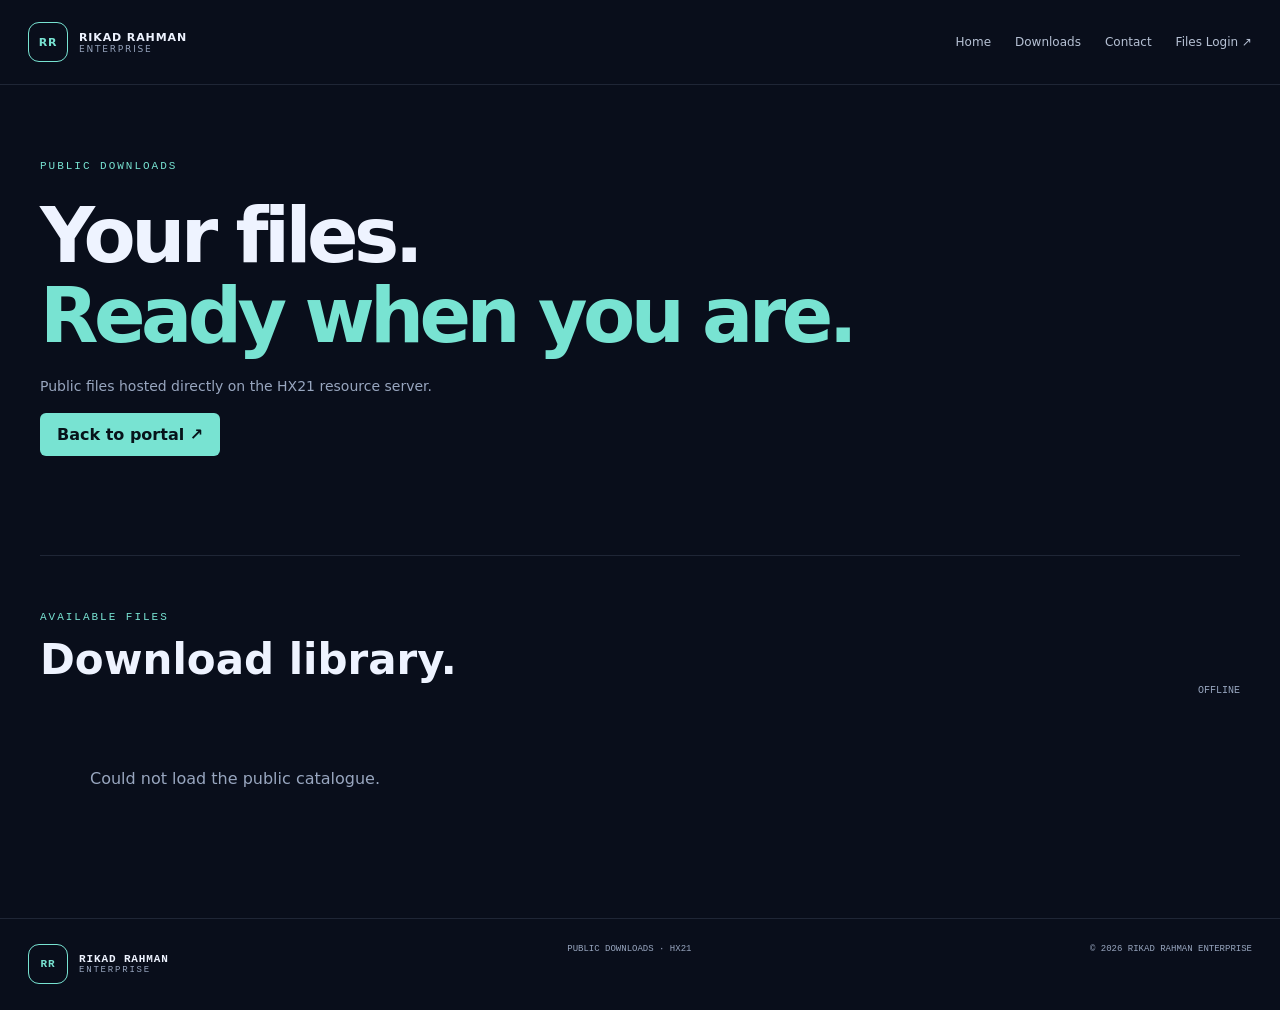
==== downloads/index.html @ cc5e2b1c "Add files via upload" ====
<!doctype html>
<html lang="en">
<head>
<meta charset="utf-8">
<meta name="viewport" content="width=device-width, initial-scale=1">
<meta name="theme-color" content="#0b1020">
<title>Downloads — RIKAD RAHMAN ENTERPRISE</title>
<link rel="stylesheet" href="/portal/style.css">
<style>
/* Critical fallback: keep the page readable if the external stylesheet fails to load. */
html{background:#090e1b;color-scheme:dark}
body{margin:0;background:#090e1b;color:#eef3ff;font-family:Manrope,system-ui,sans-serif}
a{color:inherit;text-decoration:none}
.topbar{min-height:84px;padding:0 28px;display:flex;align-items:center;justify-content:space-between;gap:20px;border-bottom:1px solid rgba(180,198,230,.13)}
.brand{display:flex;align-items:center;gap:11px;color:#eef3ff;font-size:11px;letter-spacing:.08em}
.brand-mark{width:38px;height:38px;border:1px solid #78e3d2;border-radius:11px;display:grid;place-items:center;color:#78e3d2;font-weight:800}
.brand b,.brand small{display:block}.brand small{font-size:9px;letter-spacing:.2em;color:#98a6bf}
nav{display:flex;gap:24px;color:#b6c1d4;font-size:12px}
main{max-width:1200px;margin:auto;padding:0 28px}
.hero{min-height:340px;padding:75px 0 55px}
.eyebrow{font:11px monospace;letter-spacing:.18em;color:#78e3d2}
h1{font-size:clamp(42px,7vw,76px);line-height:1.05;letter-spacing:-.06em;margin:24px 0 18px}
h1 em{font-style:normal;color:#78e3d2}
.hero-copy{max-width:480px;color:#98a6bf;line-height:1.8;font-size:14px}
.primary-btn,.download{display:inline-block;background:#78e3d2;color:#07131a;font-weight:800;padding:12px 17px;border-radius:6px}
.catalog-section{padding:55px 0 85px;border-top:1px solid rgba(180,198,230,.13)}
.section-heading{display:flex;justify-content:space-between;align-items:end;gap:20px}
h2{font-size:clamp(28px,4vw,42px);margin:12px 0}
.count,.meta,.path-note{font:10px monospace;color:#98a6bf}
.grid{display:grid;grid-template-columns:repeat(3,minmax(0,1fr));gap:15px;margin-top:28px}
.item{background:#111a2b;border:1px solid rgba(180,198,230,.13);border-radius:10px;padding:21px;min-height:220px;display:flex;flex-direction:column}
.item h3{margin:18px 0 8px}.item p{color:#98a6bf;line-height:1.7;font-size:12px}
.item-top,.item-bottom,.meta{display:flex;justify-content:space-between;gap:12px;flex-wrap:wrap}
.item-bottom{margin-top:auto;padding-top:22px;align-items:center}
.tag{font:9px monospace;color:#78e3d2}.loading,.empty{text-align:center;padding:45px;color:#98a6bf}
.hidden{display:none!important}
footer{border-top:1px solid rgba(180,198,230,.13);padding:25px 28px;display:flex;justify-content:space-between;gap:15px;flex-wrap:wrap;color:#98a6bf;font:9px monospace}
@media(max-width:650px){.topbar{padding:15px 18px;align-items:flex-start;flex-direction:column}.topbar nav{gap:13px;flex-wrap:wrap}main{padding:0 18px}.grid{grid-template-columns:1fr}.section-heading{align-items:flex-start;flex-direction:column}footer{padding:22px 18px}}
</style>
</head>
<body>
<header class="topbar">
<a class="brand" href="/"><span class="brand-mark">RR</span><span><b>RIKAD RAHMAN</b><small>ENTERPRISE</small></span></a>
<nav><a href="/">Home</a><a href="/downloads/">Downloads</a><a href="/contact.html">Contact</a><a href="https://nas.rikadrahman.dpdns.org/files" target="_blank" rel="noopener">Files Login ↗</a></nav>
</header>
<main>
<section class="hero download-hero">
<div class="eyebrow"><span class="pulse"></span> PUBLIC DOWNLOADS</div>
<h1>Your files.<br><em>Ready when you are.</em></h1>
<p class="hero-copy">Public files hosted directly on the HX21 resource server.</p>
<a class="primary-btn" href="/">Back to portal <span>↗</span></a>
</section>
<section class="catalog-section">
<div class="section-heading"><div><div class="eyebrow muted">AVAILABLE FILES</div><h2>Download library<span>.</span></h2></div><div class="count" id="count">Checking files…</div></div>
<div class="grid" id="files"><div class="loading">Checking the public catalogue…</div></div>
<p class="empty hidden" id="empty">No public files are available yet.</p>
</section>
</main>
<footer><a class="brand footer-brand" href="/"><span class="brand-mark">RR</span><span><b>RIKAD RAHMAN</b><small>ENTERPRISE</small></span></a><span>PUBLIC DOWNLOADS · HX21</span><span>© <span id="year"></span> RIKAD RAHMAN ENTERPRISE</span></footer>
<script src="/portal/config.js"></script>
<script>
const esc=s=>String(s||"").replace(/[&<>"']/g,c=>({"&":"&amp;","<":"&lt;",">":"&gt;",'"':"&quot;","'":"&#39;"}[c]));
function urlFor(path){
 const parts=String(path||"").split("/");
 if(!path||parts.some(p=>!p||p==="."||p===".."))return "";
 return "/downloads/"+parts.map(encodeURIComponent).join("/");
}
async function init(){
 document.getElementById("year").textContent=new Date().getFullYear();
 try{
  const r=await fetch("/portal/catalog.json",{cache:"no-store"});
  if(!r.ok)throw Error();
  const data=await r.json();
  const entries=Array.isArray(data.items)?data.items:[];
  const ready=(await Promise.all(entries.map(async item=>{
   if(item.access!=="public")return null;
   const url=urlFor(item.path);if(!url)return null;
   try{const h=await fetch(url,{method:"HEAD",cache:"no-store"});return h.ok?{...item,url}:null}catch(_){return null}
  }))).filter(Boolean);
  document.getElementById("count").textContent=ready.length+" FILES";
  document.getElementById("files").innerHTML=ready.map(item=>`
   <article class="item"><div class="item-top"><div class="item-icon">↓</div><span class="tag">${esc(item.category)}</span></div>
   <h3>${esc(item.title)}</h3><p>${esc(item.description)}</p>
   <div class="meta"><span>${esc(item.platform)}</span><span>${esc(item.version)}</span><span>${esc(item.size)}</span></div>
   <div class="item-bottom"><span class="path-note">PUBLIC FILE</span><a class="download" href="${item.url}">Download ↗</a></div></article>`).join("");
  document.getElementById("empty").classList.toggle("hidden",ready.length!==0);
 }catch(_){
  document.getElementById("count").textContent="OFFLINE";
  document.getElementById("files").innerHTML='<div class="loading">Could not load the public catalogue.</div>';
 }
}
init();
</script>
</body>
</html>
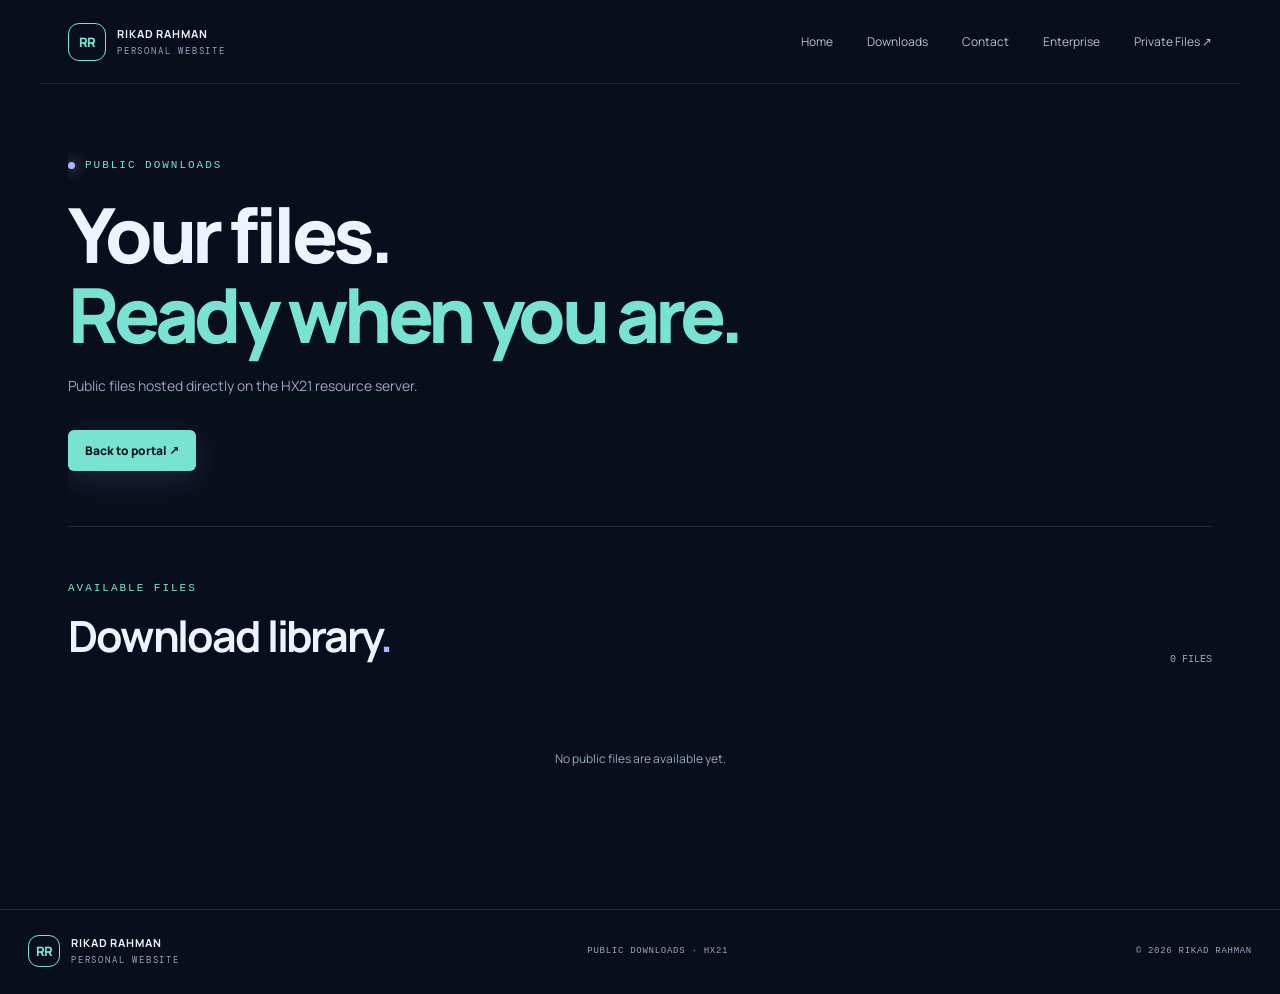
==== commit b92c4924: "Add files via upload" ====
--- a/downloads/index.html
+++ b/downloads/index.html
@@ -4,7 +4,7 @@
 <meta charset="utf-8">
 <meta name="viewport" content="width=device-width, initial-scale=1">
 <meta name="theme-color" content="#0b1020">
-<title>Downloads — RIKAD RAHMAN ENTERPRISE</title>
+<title>Downloads — RIKAD RAHMAN</title>
 <link rel="stylesheet" href="/portal/style.css">
 <style>
 /* Critical fallback: keep the page readable if the external stylesheet fails to load. */
@@ -40,8 +40,8 @@
 </head>
 <body>
 <header class="topbar">
-<a class="brand" href="/"><span class="brand-mark">RR</span><span><b>RIKAD RAHMAN</b><small>ENTERPRISE</small></span></a>
-<nav><a href="/">Home</a><a href="/downloads/">Downloads</a><a href="/contact.html">Contact</a><a href="https://nas.rikadrahman.dpdns.org/files" target="_blank" rel="noopener">Files Login ↗</a></nav>
+<a class="brand" href="/"><span class="brand-mark">RR</span><span><b>RIKAD RAHMAN</b><small>PERSONAL WEBSITE</small></span></a>
+<nav><a href="/">Home</a><a href="/downloads/">Downloads</a><a href="/contact.html">Contact</a><a href="https://rikadrahmanenterprise.eu.org/">Enterprise</a><a href="https://nas.rikadrahman.dpdns.org/files" target="_blank" rel="noopener">Private Files ↗</a></nav>
 </header>
 <main>
 <section class="hero download-hero">
@@ -56,7 +56,7 @@
 <p class="empty hidden" id="empty">No public files are available yet.</p>
 </section>
 </main>
-<footer><a class="brand footer-brand" href="/"><span class="brand-mark">RR</span><span><b>RIKAD RAHMAN</b><small>ENTERPRISE</small></span></a><span>PUBLIC DOWNLOADS · HX21</span><span>© <span id="year"></span> RIKAD RAHMAN ENTERPRISE</span></footer>
+<footer><a class="brand footer-brand" href="/"><span class="brand-mark">RR</span><span><b>RIKAD RAHMAN</b><small>PERSONAL WEBSITE</small></span></a><span>PUBLIC DOWNLOADS · HX21</span><span>© <span id="year"></span> RIKAD RAHMAN</span></footer>
 <script src="/portal/config.js"></script>
 <script>
 const esc=s=>String(s||"").replace(/[&<>"']/g,c=>({"&":"&amp;","<":"&lt;",">":"&gt;",'"':"&quot;","'":"&#39;"}[c]));
--- a/portal/style.css
+++ b/portal/style.css
@@ -0,0 +1,20 @@
+@import url('https://fonts.googleapis.com/css2?family=DM+Mono:wght@400;500&family=Manrope:wght@400;500;600;700;800&display=swap');
+:root{--bg:#090e1b;--panel:#111a2b;--panel2:#151f33;--line:rgba(180,198,230,.13);--text:#eef3ff;--muted:#98a6bf;--cyan:#a9b8ff;--violet:#c4a7f5}
+*{box-sizing:border-box}html{scroll-behavior:smooth}body{margin:0;background:var(--bg);color:var(--text);font-family:Manrope,system-ui,sans-serif;overflow-x:hidden}a{color:inherit;text-decoration:none}.ambient{position:absolute;filter:blur(100px);opacity:.17;pointer-events:none;border-radius:50%}.ambient-a{width:360px;height:360px;background:#6556e8;top:70px;right:8%}.ambient-b{width:280px;height:280px;background:#8c79c8;top:570px;left:-150px}
+.topbar{height:84px;max-width:1200px;margin:auto;padding:0 28px;display:flex;align-items:center;justify-content:space-between;border-bottom:1px solid var(--line);position:relative;z-index:2}.brand{display:flex;align-items:center;gap:11px;letter-spacing:.08em;font-size:11px}.brand-mark{width:38px;height:38px;border:1px solid rgba(120,227,210,.6);border-radius:11px;display:grid;place-items:center;color:var(--cyan);font-weight:800;font-size:13px;letter-spacing:-.05em}.brand b,.brand small{display:block}.brand small{font-family:"DM Mono",monospace;color:var(--muted);font-size:9px;letter-spacing:.25em;margin-top:4px}.topbar nav{display:flex;gap:34px;color:#b6c1d4;font-size:12px}.topbar nav a:hover,.admin-link:hover{color:var(--cyan)}.admin-link{font-size:11px;color:var(--muted);border:1px solid var(--line);border-radius:30px;padding:10px 15px}.admin-link span{color:var(--cyan);margin-left:8px}
+main{max-width:1200px;margin:auto;padding:0 28px}.hero{min-height:550px;padding:88px 0 60px;position:relative;overflow:hidden}.eyebrow{font:11px "DM Mono",monospace;letter-spacing:.18em;color:var(--cyan);display:flex;align-items:center;gap:10px}.pulse{width:7px;height:7px;border-radius:50%;background:var(--cyan);box-shadow:0 0 14px var(--cyan)}h1{font-size:clamp(48px,7vw,82px);line-height:1.04;letter-spacing:-.065em;margin:25px 0 20px;font-weight:800;position:relative;z-index:1}h1 em,h2 em{font-style:normal;color:var(--cyan)}.hero-copy{max-width:480px;color:var(--muted);line-height:1.8;font-size:14px}.primary-btn{display:inline-flex;gap:35px;align-items:center;background:var(--cyan);color:#07131a;font-weight:800;font-size:12px;padding:15px 20px;border-radius:7px;margin-top:18px;box-shadow:0 8px 35px #a9b8ff26}.primary-btn:hover{transform:translateY(-2px)}.hero-stats{display:flex;gap:45px;margin-top:58px}.hero-stats div{display:grid;gap:5px}.hero-stats strong{font-size:19px}.hero-stats span{font:10px "DM Mono",monospace;color:var(--muted);letter-spacing:.05em}.hero-art{position:absolute;width:390px;height:390px;right:5%;top:82px;display:grid;place-items:center}.art-ring{position:absolute;width:300px;height:300px;border:1px solid #a9b8ff33;border-radius:50%;box-shadow:0 0 70px #625be31c,inset 0 0 60px #625be31a}.ring-two{width:220px;height:220px;border-color:#9c91ff55;border-style:dashed;animation:spin 50s linear infinite}.art-core{width:130px;height:130px;border-radius:35px;display:grid;place-items:center;background:linear-gradient(145deg,#1c3450,#14192e);border:1px solid #a9b8ff77;font-size:42px;font-weight:800;letter-spacing:-.1em;box-shadow:0 0 80px #5f9eab33;z-index:1}.art-core span{color:var(--cyan)}.art-label{position:absolute;right:0;bottom:42px;font:10px/1.8 "DM Mono",monospace;color:#7385a5;letter-spacing:.15em}.hero-orbit{position:absolute;border:1px solid #9c91ff33;border-radius:50%;width:7px;height:7px;right:17%;top:90px;box-shadow:0 0 20px var(--violet)}.orbit-two{right:34%;top:390px;background:var(--cyan);border:0}@keyframes spin{to{transform:rotate(360deg)}}
+.catalog-section{padding:70px 0 100px;border-top:1px solid var(--line)}.section-heading{display:flex;justify-content:space-between;align-items:end}.muted{color:#7d8ba6}.section-heading h2,.banner h2{font-size:clamp(30px,4vw,43px);letter-spacing:-.05em;margin:12px 0 0}.section-heading h2 span{color:var(--cyan)}.count{font:10px "DM Mono",monospace;color:var(--muted)}.toolbar{display:flex;justify-content:space-between;gap:20px;margin:34px 0 25px;flex-wrap:wrap}.search{height:46px;max-width:390px;min-width:240px;flex:1;display:flex;align-items:center;gap:12px;background:var(--panel);border:1px solid var(--line);border-radius:7px;padding:0 14px;color:var(--cyan)}.search span{font-size:23px}.search input{background:none;border:0;outline:0;color:var(--text);width:100%;font:12px Manrope}.search input::placeholder{color:#687892}.filters{display:flex;gap:7px;flex-wrap:wrap}.filter{background:transparent;border:1px solid var(--line);color:var(--muted);padding:0 15px;border-radius:6px;font:11px Manrope;cursor:pointer}.filter:hover,.filter.active{background:#172b37;border-color:#a9b8ff66;color:var(--cyan)}.grid{display:grid;grid-template-columns:repeat(3,1fr);gap:15px}.item{background:linear-gradient(145deg,#121d30,#0e1727);border:1px solid var(--line);border-radius:10px;padding:21px;min-height:245px;display:flex;flex-direction:column;transition:.2s}.item:hover{transform:translateY(-4px);border-color:#a9b8ff55}.item-top{display:flex;justify-content:space-between;align-items:center}.item-icon{width:40px;height:40px;border-radius:10px;background:#1b2c3c;display:grid;place-items:center;color:var(--cyan);font-size:18px}.tag{font:9px "DM Mono",monospace;color:var(--cyan);background:#a9b8ff12;border:1px solid #a9b8ff26;padding:6px 8px;border-radius:4px}.item h3{font-size:16px;margin:20px 0 8px;letter-spacing:-.03em}.item p{font-size:11px;line-height:1.7;color:var(--muted);margin:0}.meta{display:flex;gap:12px;flex-wrap:wrap;color:#7d8ba6;font:9px "DM Mono",monospace;margin-top:15px}.item-bottom{margin-top:auto;padding-top:20px;display:flex;justify-content:space-between;align-items:center}.download{font:11px Manrope;font-weight:800;color:#07131a;background:var(--cyan);border:0;border-radius:5px;padding:10px 13px;cursor:pointer}.download:disabled{opacity:.35;cursor:not-allowed}.path-note{font:9px "DM Mono",monospace;color:#7889a5}.loading,.empty{grid-column:1/-1;text-align:center;padding:55px;color:var(--muted);font-size:12px}.hidden{display:none!important}
+.banner{border:1px solid var(--line);border-radius:12px;padding:42px;display:grid;grid-template-columns:1fr 1fr;gap:35px;background:radial-gradient(ellipse at 10% 0%,#1c3b443b,transparent 60%),#101a2b;margin-bottom:25px}.banner p{align-self:center;color:var(--muted);font-size:12px;line-height:2;max-width:440px}.admin-note{display:flex;gap:15px;align-items:flex-start;padding:25px 0 65px;color:var(--muted)}.note-icon{color:var(--cyan);font-size:20px}.admin-note b{font-size:11px;color:#dce6f6}.admin-note p{font-size:10px;line-height:1.7;margin:7px 0 0}footer{border-top:1px solid var(--line);padding:25px max(28px,calc((100vw - 1144px)/2));display:flex;align-items:center;justify-content:space-between;gap:18px;color:#74829b;font:9px "DM Mono",monospace;letter-spacing:.08em}.footer-brand{color:var(--text);font-family:Manrope}.footer-brand .brand-mark{width:32px;height:32px}
+@media(max-width:800px){.hero-art{right:-130px;opacity:.45}.hero{min-height:560px}.grid{grid-template-columns:repeat(2,1fr)}.banner{grid-template-columns:1fr;gap:12px}.banner p{margin:0}}@media(max-width:560px){.topbar{height:70px;padding:0 18px}.topbar nav{gap:15px}.admin-link{display:none}main{padding:0 18px}.hero{padding-top:75px;min-height:550px}.hero-art{right:-210px;top:130px;transform:scale(.8)}.hero-copy{max-width:330px}.hero-stats{gap:22px;margin-top:48px}.hero-stats strong{font-size:16px}.hero-stats span{font-size:8px}.catalog-section{padding:55px 0 70px}.section-heading{align-items:start;gap:15px;flex-direction:column}.toolbar{margin-top:25px}.search{max-width:none}.filters{width:100%}.filter{height:35px;flex:1;padding:0 8px}.grid{grid-template-columns:1fr}.item{min-height:225px}.banner{padding:25px}.admin-note{padding-bottom:45px}footer{padding:22px 18px;flex-wrap:wrap}footer>span:nth-child(2){display:none}}
+
+.quick-links{display:grid;grid-template-columns:repeat(3,1fr);gap:15px;margin:0 0 35px}
+.quick-links a{display:grid;grid-template-columns:42px 1fr;column-gap:13px;align-items:center;padding:20px;background:#121d30;border:1px solid var(--line);border-radius:9px}
+.quick-links a>span{grid-row:span 2;width:40px;height:40px;display:grid;place-items:center;background:#1b2c3c;color:var(--cyan);border-radius:9px;font-size:20px}
+.quick-links b{font-size:12px;color:var(--text)}
+.quick-links small{font-size:10px;color:var(--muted);margin-top:4px}
+.quick-links a:hover{border-color:#a9b8ff66;transform:translateY(-2px)}
+.download-hero{min-height:360px}
+@media(max-width:560px){
+ .quick-links{grid-template-columns:1fr}
+ .topbar nav{gap:10px;font-size:10px}
+}
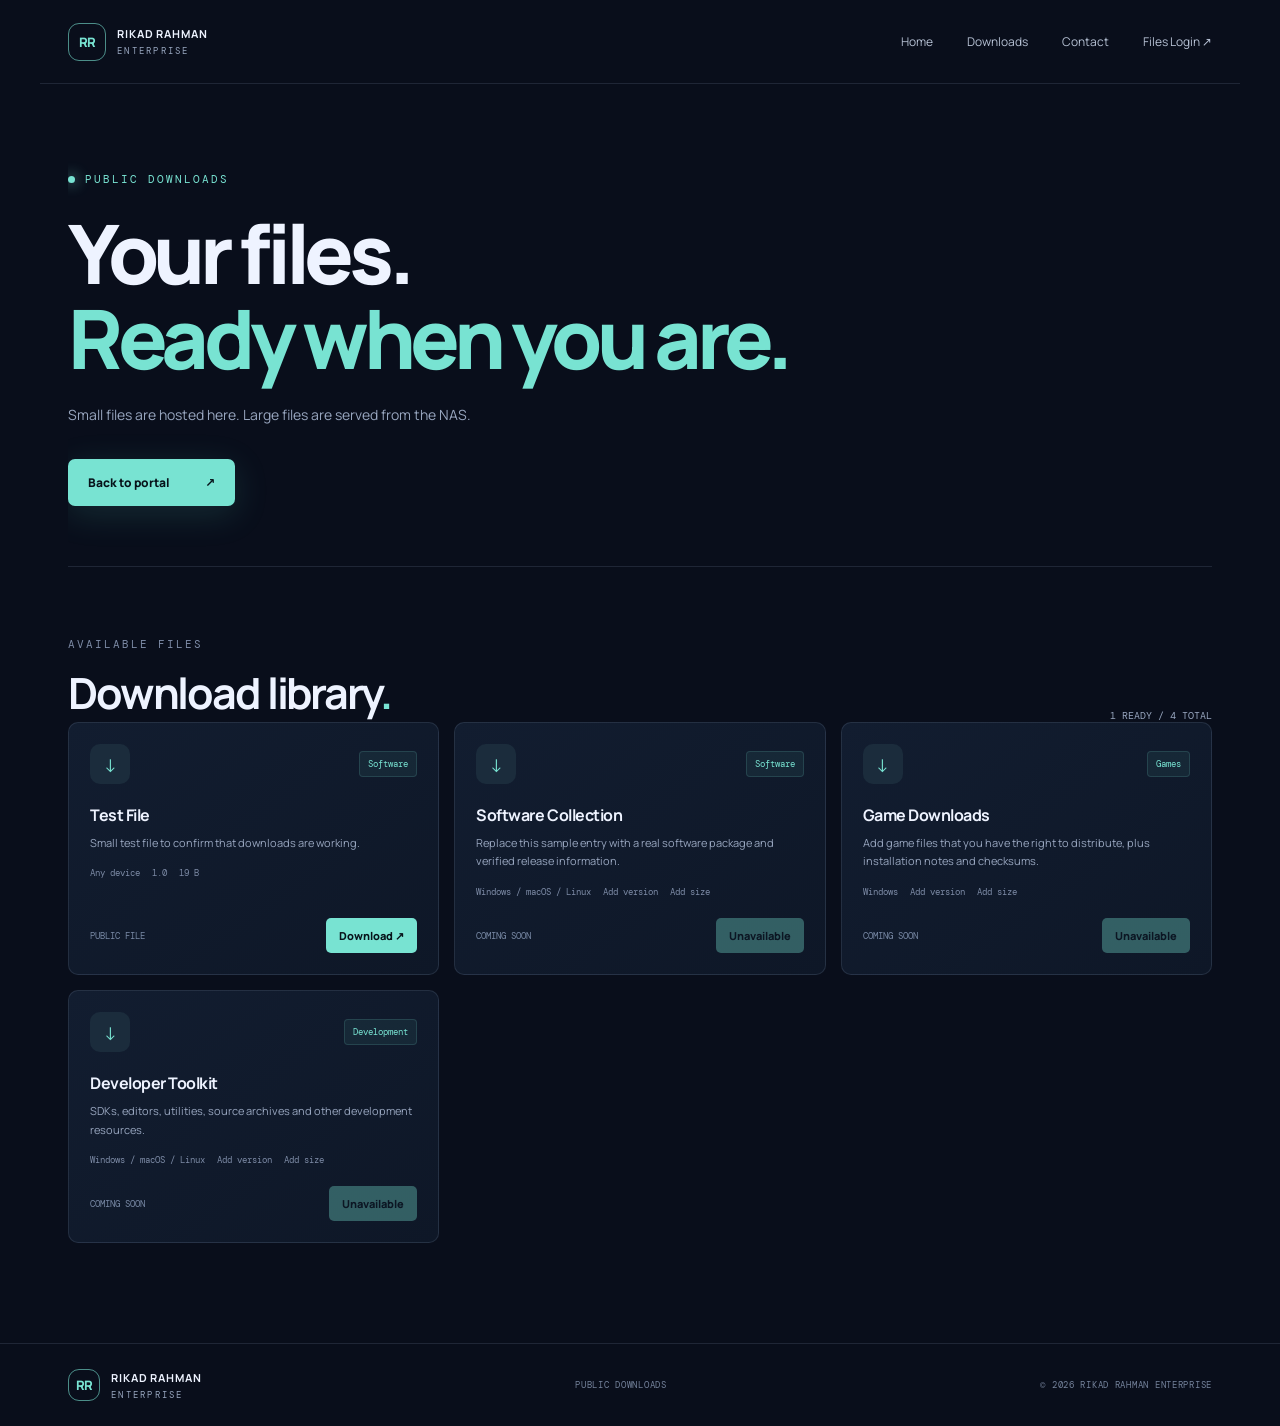
==== commit 47ea94a2: "Add files via upload" ====
--- a/downloads/index.html
+++ b/downloads/index.html
@@ -4,50 +4,19 @@
 <meta charset="utf-8">
 <meta name="viewport" content="width=device-width, initial-scale=1">
 <meta name="theme-color" content="#0b1020">
-<title>Downloads — RIKAD RAHMAN</title>
+<title>Downloads — RIKAD RAHMAN ENTERPRISE</title>
 <link rel="stylesheet" href="/portal/style.css">
-<style>
-/* Critical fallback: keep the page readable if the external stylesheet fails to load. */
-html{background:#090e1b;color-scheme:dark}
-body{margin:0;background:#090e1b;color:#eef3ff;font-family:Manrope,system-ui,sans-serif}
-a{color:inherit;text-decoration:none}
-.topbar{min-height:84px;padding:0 28px;display:flex;align-items:center;justify-content:space-between;gap:20px;border-bottom:1px solid rgba(180,198,230,.13)}
-.brand{display:flex;align-items:center;gap:11px;color:#eef3ff;font-size:11px;letter-spacing:.08em}
-.brand-mark{width:38px;height:38px;border:1px solid #78e3d2;border-radius:11px;display:grid;place-items:center;color:#78e3d2;font-weight:800}
-.brand b,.brand small{display:block}.brand small{font-size:9px;letter-spacing:.2em;color:#98a6bf}
-nav{display:flex;gap:24px;color:#b6c1d4;font-size:12px}
-main{max-width:1200px;margin:auto;padding:0 28px}
-.hero{min-height:340px;padding:75px 0 55px}
-.eyebrow{font:11px monospace;letter-spacing:.18em;color:#78e3d2}
-h1{font-size:clamp(42px,7vw,76px);line-height:1.05;letter-spacing:-.06em;margin:24px 0 18px}
-h1 em{font-style:normal;color:#78e3d2}
-.hero-copy{max-width:480px;color:#98a6bf;line-height:1.8;font-size:14px}
-.primary-btn,.download{display:inline-block;background:#78e3d2;color:#07131a;font-weight:800;padding:12px 17px;border-radius:6px}
-.catalog-section{padding:55px 0 85px;border-top:1px solid rgba(180,198,230,.13)}
-.section-heading{display:flex;justify-content:space-between;align-items:end;gap:20px}
-h2{font-size:clamp(28px,4vw,42px);margin:12px 0}
-.count,.meta,.path-note{font:10px monospace;color:#98a6bf}
-.grid{display:grid;grid-template-columns:repeat(3,minmax(0,1fr));gap:15px;margin-top:28px}
-.item{background:#111a2b;border:1px solid rgba(180,198,230,.13);border-radius:10px;padding:21px;min-height:220px;display:flex;flex-direction:column}
-.item h3{margin:18px 0 8px}.item p{color:#98a6bf;line-height:1.7;font-size:12px}
-.item-top,.item-bottom,.meta{display:flex;justify-content:space-between;gap:12px;flex-wrap:wrap}
-.item-bottom{margin-top:auto;padding-top:22px;align-items:center}
-.tag{font:9px monospace;color:#78e3d2}.loading,.empty{text-align:center;padding:45px;color:#98a6bf}
-.hidden{display:none!important}
-footer{border-top:1px solid rgba(180,198,230,.13);padding:25px 28px;display:flex;justify-content:space-between;gap:15px;flex-wrap:wrap;color:#98a6bf;font:9px monospace}
-@media(max-width:650px){.topbar{padding:15px 18px;align-items:flex-start;flex-direction:column}.topbar nav{gap:13px;flex-wrap:wrap}main{padding:0 18px}.grid{grid-template-columns:1fr}.section-heading{align-items:flex-start;flex-direction:column}footer{padding:22px 18px}}
-</style>
 </head>
 <body>
 <header class="topbar">
-<a class="brand" href="/"><span class="brand-mark">RR</span><span><b>RIKAD RAHMAN</b><small>PERSONAL WEBSITE</small></span></a>
-<nav><a href="/">Home</a><a href="/downloads/">Downloads</a><a href="/contact.html">Contact</a><a href="https://rikadrahmanenterprise.eu.org/">Enterprise</a><a href="https://nas.rikadrahman.dpdns.org/files" target="_blank" rel="noopener">Private Files ↗</a></nav>
+<a class="brand" href="/"><span class="brand-mark">RR</span><span><b>RIKAD RAHMAN</b><small>ENTERPRISE</small></span></a>
+<nav><a href="/">Home</a><a href="/downloads/">Downloads</a><a href="/contact.html">Contact</a><a href="https://nas.rikadrahman.dpdns.org/files" target="_blank" rel="noopener">Files Login ↗</a></nav>
 </header>
 <main>
 <section class="hero download-hero">
 <div class="eyebrow"><span class="pulse"></span> PUBLIC DOWNLOADS</div>
 <h1>Your files.<br><em>Ready when you are.</em></h1>
-<p class="hero-copy">Public files hosted directly on the HX21 resource server.</p>
+<p class="hero-copy">Small files are hosted here. Large files are served from the NAS.</p>
 <a class="primary-btn" href="/">Back to portal <span>↗</span></a>
 </section>
 <section class="catalog-section">
@@ -56,37 +25,45 @@
 <p class="empty hidden" id="empty">No public files are available yet.</p>
 </section>
 </main>
-<footer><a class="brand footer-brand" href="/"><span class="brand-mark">RR</span><span><b>RIKAD RAHMAN</b><small>PERSONAL WEBSITE</small></span></a><span>PUBLIC DOWNLOADS · HX21</span><span>© <span id="year"></span> RIKAD RAHMAN</span></footer>
+<footer><a class="brand footer-brand" href="/"><span class="brand-mark">RR</span><span><b>RIKAD RAHMAN</b><small>ENTERPRISE</small></span></a><span>PUBLIC DOWNLOADS</span><span>© <span id="year"></span> RIKAD RAHMAN ENTERPRISE</span></footer>
 <script src="/portal/config.js"></script>
 <script>
 const esc=s=>String(s||"").replace(/[&<>"']/g,c=>({"&":"&amp;","<":"&lt;",">":"&gt;",'"':"&quot;","'":"&#39;"}[c]));
-function urlFor(path){
- const parts=String(path||"").split("/");
- if(!path||parts.some(p=>!p||p==="."||p===".."))return "";
- return "/downloads/"+parts.map(encodeURIComponent).join("/");
+const isExternal=u=>/^https?:\/\//i.test(u||"");
+function urlFor(item){
+ if(item.url)return item.url;
+ const parts=String(item.path||"").split("/");
+ if(!item.path||parts.some(p=>!p||p==="."||p===".."))return "";
+ const base=(window.PORTAL_CONFIG&&window.PORTAL_CONFIG.downloadBaseUrl||"/downloads").replace(/\/+$/,"");
+ return base+"/"+parts.map(encodeURIComponent).join("/");
+}
+async function isReady(item,url){
+ if(item.access!=="public"||!url)return false;
+ if(isExternal(url))return true;
+ try{const h=await fetch(url,{method:"HEAD",cache:"no-store"});return h.ok}catch(_){return false}
 }
 async function init(){
  document.getElementById("year").textContent=new Date().getFullYear();
+ const box=document.getElementById("files"),count=document.getElementById("count");
  try{
   const r=await fetch("/portal/catalog.json",{cache:"no-store"});
-  if(!r.ok)throw Error();
+  if(!r.ok)throw Error("catalog "+r.status);
   const data=await r.json();
   const entries=Array.isArray(data.items)?data.items:[];
-  const ready=(await Promise.all(entries.map(async item=>{
-   if(item.access!=="public")return null;
-   const url=urlFor(item.path);if(!url)return null;
-   try{const h=await fetch(url,{method:"HEAD",cache:"no-store"});return h.ok?{...item,url}:null}catch(_){return null}
-  }))).filter(Boolean);
-  document.getElementById("count").textContent=ready.length+" FILES";
-  document.getElementById("files").innerHTML=ready.map(item=>`
+  const items=await Promise.all(entries.map(async item=>{const url=urlFor(item);return {...item,url,ready:await isReady(item,url)}}));
+  items.sort((a,b)=>b.ready-a.ready);
+  const n=items.filter(i=>i.ready).length;
+  count.textContent=n+" READY / "+items.length+" TOTAL";
+  box.innerHTML=items.map(item=>`
    <article class="item"><div class="item-top"><div class="item-icon">↓</div><span class="tag">${esc(item.category)}</span></div>
    <h3>${esc(item.title)}</h3><p>${esc(item.description)}</p>
    <div class="meta"><span>${esc(item.platform)}</span><span>${esc(item.version)}</span><span>${esc(item.size)}</span></div>
-   <div class="item-bottom"><span class="path-note">PUBLIC FILE</span><a class="download" href="${item.url}">Download ↗</a></div></article>`).join("");
-  document.getElementById("empty").classList.toggle("hidden",ready.length!==0);
- }catch(_){
-  document.getElementById("count").textContent="OFFLINE";
-  document.getElementById("files").innerHTML='<div class="loading">Could not load the public catalogue.</div>';
+   <div class="item-bottom"><span class="path-note">${item.ready?"PUBLIC FILE":"COMING SOON"}</span>
+   ${item.ready?`<a class="download" href="${esc(item.url)}" download>Download ↗</a>`:`<button class="download" disabled>Unavailable</button>`}</div></article>`).join("");
+  document.getElementById("empty").classList.toggle("hidden",items.length!==0);
+ }catch(e){
+  count.textContent="OFFLINE";
+  box.innerHTML='<div class="loading">Could not load the catalogue ('+esc(e.message)+'). Check /portal/catalog.json.</div>';
  }
 }
 init();
--- a/portal/style.css
+++ b/portal/style.css
@@ -1,9 +1,9 @@
 @import url('https://fonts.googleapis.com/css2?family=DM+Mono:wght@400;500&family=Manrope:wght@400;500;600;700;800&display=swap');
-:root{--bg:#090e1b;--panel:#111a2b;--panel2:#151f33;--line:rgba(180,198,230,.13);--text:#eef3ff;--muted:#98a6bf;--cyan:#a9b8ff;--violet:#c4a7f5}
-*{box-sizing:border-box}html{scroll-behavior:smooth}body{margin:0;background:var(--bg);color:var(--text);font-family:Manrope,system-ui,sans-serif;overflow-x:hidden}a{color:inherit;text-decoration:none}.ambient{position:absolute;filter:blur(100px);opacity:.17;pointer-events:none;border-radius:50%}.ambient-a{width:360px;height:360px;background:#6556e8;top:70px;right:8%}.ambient-b{width:280px;height:280px;background:#8c79c8;top:570px;left:-150px}
+:root{--bg:#090e1b;--panel:#111a2b;--panel2:#151f33;--line:rgba(180,198,230,.13);--text:#eef3ff;--muted:#98a6bf;--cyan:#78e3d2;--violet:#9c91ff}
+*{box-sizing:border-box}html{scroll-behavior:smooth}body{margin:0;background:var(--bg);color:var(--text);font-family:Manrope,system-ui,sans-serif;overflow-x:hidden}a{color:inherit;text-decoration:none}.ambient{position:absolute;filter:blur(100px);opacity:.17;pointer-events:none;border-radius:50%}.ambient-a{width:360px;height:360px;background:#6556e8;top:70px;right:8%}.ambient-b{width:280px;height:280px;background:#1bbda9;top:570px;left:-150px}
 .topbar{height:84px;max-width:1200px;margin:auto;padding:0 28px;display:flex;align-items:center;justify-content:space-between;border-bottom:1px solid var(--line);position:relative;z-index:2}.brand{display:flex;align-items:center;gap:11px;letter-spacing:.08em;font-size:11px}.brand-mark{width:38px;height:38px;border:1px solid rgba(120,227,210,.6);border-radius:11px;display:grid;place-items:center;color:var(--cyan);font-weight:800;font-size:13px;letter-spacing:-.05em}.brand b,.brand small{display:block}.brand small{font-family:"DM Mono",monospace;color:var(--muted);font-size:9px;letter-spacing:.25em;margin-top:4px}.topbar nav{display:flex;gap:34px;color:#b6c1d4;font-size:12px}.topbar nav a:hover,.admin-link:hover{color:var(--cyan)}.admin-link{font-size:11px;color:var(--muted);border:1px solid var(--line);border-radius:30px;padding:10px 15px}.admin-link span{color:var(--cyan);margin-left:8px}
-main{max-width:1200px;margin:auto;padding:0 28px}.hero{min-height:550px;padding:88px 0 60px;position:relative;overflow:hidden}.eyebrow{font:11px "DM Mono",monospace;letter-spacing:.18em;color:var(--cyan);display:flex;align-items:center;gap:10px}.pulse{width:7px;height:7px;border-radius:50%;background:var(--cyan);box-shadow:0 0 14px var(--cyan)}h1{font-size:clamp(48px,7vw,82px);line-height:1.04;letter-spacing:-.065em;margin:25px 0 20px;font-weight:800;position:relative;z-index:1}h1 em,h2 em{font-style:normal;color:var(--cyan)}.hero-copy{max-width:480px;color:var(--muted);line-height:1.8;font-size:14px}.primary-btn{display:inline-flex;gap:35px;align-items:center;background:var(--cyan);color:#07131a;font-weight:800;font-size:12px;padding:15px 20px;border-radius:7px;margin-top:18px;box-shadow:0 8px 35px #a9b8ff26}.primary-btn:hover{transform:translateY(-2px)}.hero-stats{display:flex;gap:45px;margin-top:58px}.hero-stats div{display:grid;gap:5px}.hero-stats strong{font-size:19px}.hero-stats span{font:10px "DM Mono",monospace;color:var(--muted);letter-spacing:.05em}.hero-art{position:absolute;width:390px;height:390px;right:5%;top:82px;display:grid;place-items:center}.art-ring{position:absolute;width:300px;height:300px;border:1px solid #a9b8ff33;border-radius:50%;box-shadow:0 0 70px #625be31c,inset 0 0 60px #625be31a}.ring-two{width:220px;height:220px;border-color:#9c91ff55;border-style:dashed;animation:spin 50s linear infinite}.art-core{width:130px;height:130px;border-radius:35px;display:grid;place-items:center;background:linear-gradient(145deg,#1c3450,#14192e);border:1px solid #a9b8ff77;font-size:42px;font-weight:800;letter-spacing:-.1em;box-shadow:0 0 80px #5f9eab33;z-index:1}.art-core span{color:var(--cyan)}.art-label{position:absolute;right:0;bottom:42px;font:10px/1.8 "DM Mono",monospace;color:#7385a5;letter-spacing:.15em}.hero-orbit{position:absolute;border:1px solid #9c91ff33;border-radius:50%;width:7px;height:7px;right:17%;top:90px;box-shadow:0 0 20px var(--violet)}.orbit-two{right:34%;top:390px;background:var(--cyan);border:0}@keyframes spin{to{transform:rotate(360deg)}}
-.catalog-section{padding:70px 0 100px;border-top:1px solid var(--line)}.section-heading{display:flex;justify-content:space-between;align-items:end}.muted{color:#7d8ba6}.section-heading h2,.banner h2{font-size:clamp(30px,4vw,43px);letter-spacing:-.05em;margin:12px 0 0}.section-heading h2 span{color:var(--cyan)}.count{font:10px "DM Mono",monospace;color:var(--muted)}.toolbar{display:flex;justify-content:space-between;gap:20px;margin:34px 0 25px;flex-wrap:wrap}.search{height:46px;max-width:390px;min-width:240px;flex:1;display:flex;align-items:center;gap:12px;background:var(--panel);border:1px solid var(--line);border-radius:7px;padding:0 14px;color:var(--cyan)}.search span{font-size:23px}.search input{background:none;border:0;outline:0;color:var(--text);width:100%;font:12px Manrope}.search input::placeholder{color:#687892}.filters{display:flex;gap:7px;flex-wrap:wrap}.filter{background:transparent;border:1px solid var(--line);color:var(--muted);padding:0 15px;border-radius:6px;font:11px Manrope;cursor:pointer}.filter:hover,.filter.active{background:#172b37;border-color:#a9b8ff66;color:var(--cyan)}.grid{display:grid;grid-template-columns:repeat(3,1fr);gap:15px}.item{background:linear-gradient(145deg,#121d30,#0e1727);border:1px solid var(--line);border-radius:10px;padding:21px;min-height:245px;display:flex;flex-direction:column;transition:.2s}.item:hover{transform:translateY(-4px);border-color:#a9b8ff55}.item-top{display:flex;justify-content:space-between;align-items:center}.item-icon{width:40px;height:40px;border-radius:10px;background:#1b2c3c;display:grid;place-items:center;color:var(--cyan);font-size:18px}.tag{font:9px "DM Mono",monospace;color:var(--cyan);background:#a9b8ff12;border:1px solid #a9b8ff26;padding:6px 8px;border-radius:4px}.item h3{font-size:16px;margin:20px 0 8px;letter-spacing:-.03em}.item p{font-size:11px;line-height:1.7;color:var(--muted);margin:0}.meta{display:flex;gap:12px;flex-wrap:wrap;color:#7d8ba6;font:9px "DM Mono",monospace;margin-top:15px}.item-bottom{margin-top:auto;padding-top:20px;display:flex;justify-content:space-between;align-items:center}.download{font:11px Manrope;font-weight:800;color:#07131a;background:var(--cyan);border:0;border-radius:5px;padding:10px 13px;cursor:pointer}.download:disabled{opacity:.35;cursor:not-allowed}.path-note{font:9px "DM Mono",monospace;color:#7889a5}.loading,.empty{grid-column:1/-1;text-align:center;padding:55px;color:var(--muted);font-size:12px}.hidden{display:none!important}
+main{max-width:1200px;margin:auto;padding:0 28px}.hero{min-height:550px;padding:88px 0 60px;position:relative;overflow:hidden}.eyebrow{font:11px "DM Mono",monospace;letter-spacing:.18em;color:var(--cyan);display:flex;align-items:center;gap:10px}.pulse{width:7px;height:7px;border-radius:50%;background:var(--cyan);box-shadow:0 0 14px var(--cyan)}h1{font-size:clamp(48px,7vw,82px);line-height:1.04;letter-spacing:-.065em;margin:25px 0 20px;font-weight:800;position:relative;z-index:1}h1 em,h2 em{font-style:normal;color:var(--cyan)}.hero-copy{max-width:480px;color:var(--muted);line-height:1.8;font-size:14px}.primary-btn{display:inline-flex;gap:35px;align-items:center;background:var(--cyan);color:#07131a;font-weight:800;font-size:12px;padding:15px 20px;border-radius:7px;margin-top:18px;box-shadow:0 8px 35px #55d9c326}.primary-btn:hover{transform:translateY(-2px)}.hero-stats{display:flex;gap:45px;margin-top:58px}.hero-stats div{display:grid;gap:5px}.hero-stats strong{font-size:19px}.hero-stats span{font:10px "DM Mono",monospace;color:var(--muted);letter-spacing:.05em}.hero-art{position:absolute;width:390px;height:390px;right:5%;top:82px;display:grid;place-items:center}.art-ring{position:absolute;width:300px;height:300px;border:1px solid #78e3d233;border-radius:50%;box-shadow:0 0 70px #625be31c,inset 0 0 60px #625be31a}.ring-two{width:220px;height:220px;border-color:#9c91ff55;border-style:dashed;animation:spin 50s linear infinite}.art-core{width:130px;height:130px;border-radius:35px;display:grid;place-items:center;background:linear-gradient(145deg,#1c3450,#14192e);border:1px solid #78e3d277;font-size:42px;font-weight:800;letter-spacing:-.1em;box-shadow:0 0 80px #5f9eab33;z-index:1}.art-core span{color:var(--cyan)}.art-label{position:absolute;right:0;bottom:42px;font:10px/1.8 "DM Mono",monospace;color:#7385a5;letter-spacing:.15em}.hero-orbit{position:absolute;border:1px solid #9c91ff33;border-radius:50%;width:7px;height:7px;right:17%;top:90px;box-shadow:0 0 20px var(--violet)}.orbit-two{right:34%;top:390px;background:var(--cyan);border:0}@keyframes spin{to{transform:rotate(360deg)}}
+.catalog-section{padding:70px 0 100px;border-top:1px solid var(--line)}.section-heading{display:flex;justify-content:space-between;align-items:end}.muted{color:#7d8ba6}.section-heading h2,.banner h2{font-size:clamp(30px,4vw,43px);letter-spacing:-.05em;margin:12px 0 0}.section-heading h2 span{color:var(--cyan)}.count{font:10px "DM Mono",monospace;color:var(--muted)}.toolbar{display:flex;justify-content:space-between;gap:20px;margin:34px 0 25px;flex-wrap:wrap}.search{height:46px;max-width:390px;min-width:240px;flex:1;display:flex;align-items:center;gap:12px;background:var(--panel);border:1px solid var(--line);border-radius:7px;padding:0 14px;color:var(--cyan)}.search span{font-size:23px}.search input{background:none;border:0;outline:0;color:var(--text);width:100%;font:12px Manrope}.search input::placeholder{color:#687892}.filters{display:flex;gap:7px;flex-wrap:wrap}.filter{background:transparent;border:1px solid var(--line);color:var(--muted);padding:0 15px;border-radius:6px;font:11px Manrope;cursor:pointer}.filter:hover,.filter.active{background:#172b37;border-color:#78e3d266;color:var(--cyan)}.grid{display:grid;grid-template-columns:repeat(3,1fr);gap:15px}.item{background:linear-gradient(145deg,#121d30,#0e1727);border:1px solid var(--line);border-radius:10px;padding:21px;min-height:245px;display:flex;flex-direction:column;transition:.2s}.item:hover{transform:translateY(-4px);border-color:#78e3d255}.item-top{display:flex;justify-content:space-between;align-items:center}.item-icon{width:40px;height:40px;border-radius:10px;background:#1b2c3c;display:grid;place-items:center;color:var(--cyan);font-size:18px}.tag{font:9px "DM Mono",monospace;color:var(--cyan);background:#78e3d212;border:1px solid #78e3d226;padding:6px 8px;border-radius:4px}.item h3{font-size:16px;margin:20px 0 8px;letter-spacing:-.03em}.item p{font-size:11px;line-height:1.7;color:var(--muted);margin:0}.meta{display:flex;gap:12px;flex-wrap:wrap;color:#7d8ba6;font:9px "DM Mono",monospace;margin-top:15px}.item-bottom{margin-top:auto;padding-top:20px;display:flex;justify-content:space-between;align-items:center}.download{font:11px Manrope;font-weight:800;color:#07131a;background:var(--cyan);border:0;border-radius:5px;padding:10px 13px;cursor:pointer}.download:disabled{opacity:.35;cursor:not-allowed}.path-note{font:9px "DM Mono",monospace;color:#7889a5}.loading,.empty{grid-column:1/-1;text-align:center;padding:55px;color:var(--muted);font-size:12px}.hidden{display:none!important}
 .banner{border:1px solid var(--line);border-radius:12px;padding:42px;display:grid;grid-template-columns:1fr 1fr;gap:35px;background:radial-gradient(ellipse at 10% 0%,#1c3b443b,transparent 60%),#101a2b;margin-bottom:25px}.banner p{align-self:center;color:var(--muted);font-size:12px;line-height:2;max-width:440px}.admin-note{display:flex;gap:15px;align-items:flex-start;padding:25px 0 65px;color:var(--muted)}.note-icon{color:var(--cyan);font-size:20px}.admin-note b{font-size:11px;color:#dce6f6}.admin-note p{font-size:10px;line-height:1.7;margin:7px 0 0}footer{border-top:1px solid var(--line);padding:25px max(28px,calc((100vw - 1144px)/2));display:flex;align-items:center;justify-content:space-between;gap:18px;color:#74829b;font:9px "DM Mono",monospace;letter-spacing:.08em}.footer-brand{color:var(--text);font-family:Manrope}.footer-brand .brand-mark{width:32px;height:32px}
 @media(max-width:800px){.hero-art{right:-130px;opacity:.45}.hero{min-height:560px}.grid{grid-template-columns:repeat(2,1fr)}.banner{grid-template-columns:1fr;gap:12px}.banner p{margin:0}}@media(max-width:560px){.topbar{height:70px;padding:0 18px}.topbar nav{gap:15px}.admin-link{display:none}main{padding:0 18px}.hero{padding-top:75px;min-height:550px}.hero-art{right:-210px;top:130px;transform:scale(.8)}.hero-copy{max-width:330px}.hero-stats{gap:22px;margin-top:48px}.hero-stats strong{font-size:16px}.hero-stats span{font-size:8px}.catalog-section{padding:55px 0 70px}.section-heading{align-items:start;gap:15px;flex-direction:column}.toolbar{margin-top:25px}.search{max-width:none}.filters{width:100%}.filter{height:35px;flex:1;padding:0 8px}.grid{grid-template-columns:1fr}.item{min-height:225px}.banner{padding:25px}.admin-note{padding-bottom:45px}footer{padding:22px 18px;flex-wrap:wrap}footer>span:nth-child(2){display:none}}
 
@@ -12,7 +12,7 @@
 .quick-links a>span{grid-row:span 2;width:40px;height:40px;display:grid;place-items:center;background:#1b2c3c;color:var(--cyan);border-radius:9px;font-size:20px}
 .quick-links b{font-size:12px;color:var(--text)}
 .quick-links small{font-size:10px;color:var(--muted);margin-top:4px}
-.quick-links a:hover{border-color:#a9b8ff66;transform:translateY(-2px)}
+.quick-links a:hover{border-color:#78e3d266;transform:translateY(-2px)}
 .download-hero{min-height:360px}
 @media(max-width:560px){
  .quick-links{grid-template-columns:1fr}
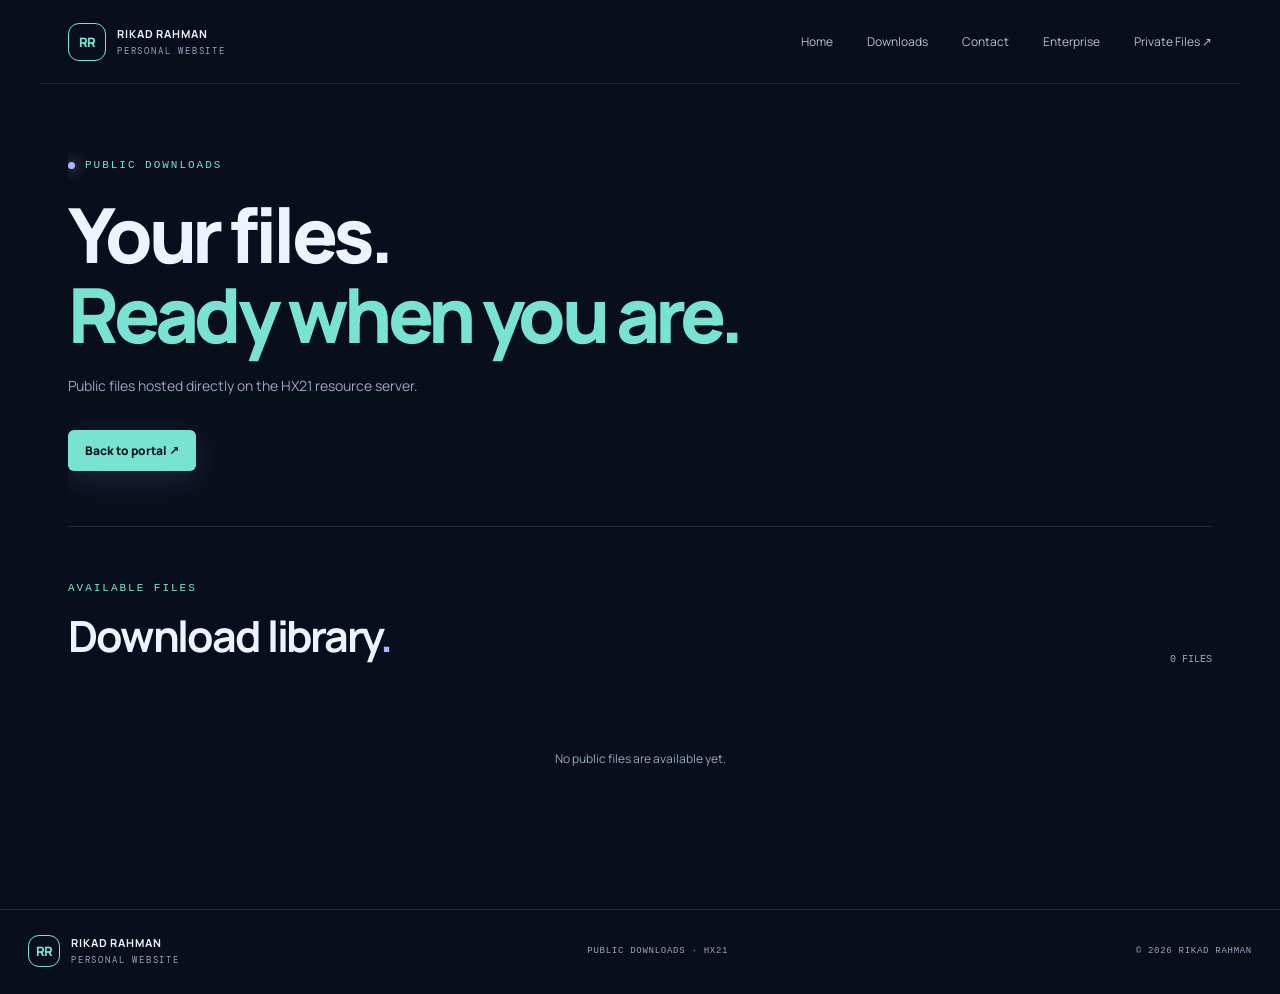
==== commit 7c75fa39: "Add files via upload" ====
--- a/downloads/index.html
+++ b/downloads/index.html
@@ -4,19 +4,50 @@
 <meta charset="utf-8">
 <meta name="viewport" content="width=device-width, initial-scale=1">
 <meta name="theme-color" content="#0b1020">
-<title>Downloads — RIKAD RAHMAN ENTERPRISE</title>
+<title>Downloads — RIKAD RAHMAN</title>
 <link rel="stylesheet" href="/portal/style.css">
+<style>
+/* Critical fallback: keep the page readable if the external stylesheet fails to load. */
+html{background:#090e1b;color-scheme:dark}
+body{margin:0;background:#090e1b;color:#eef3ff;font-family:Manrope,system-ui,sans-serif}
+a{color:inherit;text-decoration:none}
+.topbar{min-height:84px;padding:0 28px;display:flex;align-items:center;justify-content:space-between;gap:20px;border-bottom:1px solid rgba(180,198,230,.13)}
+.brand{display:flex;align-items:center;gap:11px;color:#eef3ff;font-size:11px;letter-spacing:.08em}
+.brand-mark{width:38px;height:38px;border:1px solid #78e3d2;border-radius:11px;display:grid;place-items:center;color:#78e3d2;font-weight:800}
+.brand b,.brand small{display:block}.brand small{font-size:9px;letter-spacing:.2em;color:#98a6bf}
+nav{display:flex;gap:24px;color:#b6c1d4;font-size:12px}
+main{max-width:1200px;margin:auto;padding:0 28px}
+.hero{min-height:340px;padding:75px 0 55px}
+.eyebrow{font:11px monospace;letter-spacing:.18em;color:#78e3d2}
+h1{font-size:clamp(42px,7vw,76px);line-height:1.05;letter-spacing:-.06em;margin:24px 0 18px}
+h1 em{font-style:normal;color:#78e3d2}
+.hero-copy{max-width:480px;color:#98a6bf;line-height:1.8;font-size:14px}
+.primary-btn,.download{display:inline-block;background:#78e3d2;color:#07131a;font-weight:800;padding:12px 17px;border-radius:6px}
+.catalog-section{padding:55px 0 85px;border-top:1px solid rgba(180,198,230,.13)}
+.section-heading{display:flex;justify-content:space-between;align-items:end;gap:20px}
+h2{font-size:clamp(28px,4vw,42px);margin:12px 0}
+.count,.meta,.path-note{font:10px monospace;color:#98a6bf}
+.grid{display:grid;grid-template-columns:repeat(3,minmax(0,1fr));gap:15px;margin-top:28px}
+.item{background:#111a2b;border:1px solid rgba(180,198,230,.13);border-radius:10px;padding:21px;min-height:220px;display:flex;flex-direction:column}
+.item h3{margin:18px 0 8px}.item p{color:#98a6bf;line-height:1.7;font-size:12px}
+.item-top,.item-bottom,.meta{display:flex;justify-content:space-between;gap:12px;flex-wrap:wrap}
+.item-bottom{margin-top:auto;padding-top:22px;align-items:center}
+.tag{font:9px monospace;color:#78e3d2}.loading,.empty{text-align:center;padding:45px;color:#98a6bf}
+.hidden{display:none!important}
+footer{border-top:1px solid rgba(180,198,230,.13);padding:25px 28px;display:flex;justify-content:space-between;gap:15px;flex-wrap:wrap;color:#98a6bf;font:9px monospace}
+@media(max-width:650px){.topbar{padding:15px 18px;align-items:flex-start;flex-direction:column}.topbar nav{gap:13px;flex-wrap:wrap}main{padding:0 18px}.grid{grid-template-columns:1fr}.section-heading{align-items:flex-start;flex-direction:column}footer{padding:22px 18px}}
+</style>
 </head>
 <body>
 <header class="topbar">
-<a class="brand" href="/"><span class="brand-mark">RR</span><span><b>RIKAD RAHMAN</b><small>ENTERPRISE</small></span></a>
-<nav><a href="/">Home</a><a href="/downloads/">Downloads</a><a href="/contact.html">Contact</a><a href="https://nas.rikadrahman.dpdns.org/files" target="_blank" rel="noopener">Files Login ↗</a></nav>
+<a class="brand" href="/"><span class="brand-mark">RR</span><span><b>RIKAD RAHMAN</b><small>PERSONAL WEBSITE</small></span></a>
+<nav><a href="/">Home</a><a href="/downloads/">Downloads</a><a href="/contact.html">Contact</a><a href="https://rikadrahmanenterprise.eu.org/">Enterprise</a><a href="https://nas.rikadrahman.dpdns.org/files" target="_blank" rel="noopener">Private Files ↗</a></nav>
 </header>
 <main>
 <section class="hero download-hero">
 <div class="eyebrow"><span class="pulse"></span> PUBLIC DOWNLOADS</div>
 <h1>Your files.<br><em>Ready when you are.</em></h1>
-<p class="hero-copy">Small files are hosted here. Large files are served from the NAS.</p>
+<p class="hero-copy">Public files hosted directly on the HX21 resource server.</p>
 <a class="primary-btn" href="/">Back to portal <span>↗</span></a>
 </section>
 <section class="catalog-section">
@@ -25,45 +56,37 @@
 <p class="empty hidden" id="empty">No public files are available yet.</p>
 </section>
 </main>
-<footer><a class="brand footer-brand" href="/"><span class="brand-mark">RR</span><span><b>RIKAD RAHMAN</b><small>ENTERPRISE</small></span></a><span>PUBLIC DOWNLOADS</span><span>© <span id="year"></span> RIKAD RAHMAN ENTERPRISE</span></footer>
+<footer><a class="brand footer-brand" href="/"><span class="brand-mark">RR</span><span><b>RIKAD RAHMAN</b><small>PERSONAL WEBSITE</small></span></a><span>PUBLIC DOWNLOADS · HX21</span><span>© <span id="year"></span> RIKAD RAHMAN</span></footer>
 <script src="/portal/config.js"></script>
 <script>
 const esc=s=>String(s||"").replace(/[&<>"']/g,c=>({"&":"&amp;","<":"&lt;",">":"&gt;",'"':"&quot;","'":"&#39;"}[c]));
-const isExternal=u=>/^https?:\/\//i.test(u||"");
-function urlFor(item){
- if(item.url)return item.url;
- const parts=String(item.path||"").split("/");
- if(!item.path||parts.some(p=>!p||p==="."||p===".."))return "";
- const base=(window.PORTAL_CONFIG&&window.PORTAL_CONFIG.downloadBaseUrl||"/downloads").replace(/\/+$/,"");
- return base+"/"+parts.map(encodeURIComponent).join("/");
-}
-async function isReady(item,url){
- if(item.access!=="public"||!url)return false;
- if(isExternal(url))return true;
- try{const h=await fetch(url,{method:"HEAD",cache:"no-store"});return h.ok}catch(_){return false}
+function urlFor(path){
+ const parts=String(path||"").split("/");
+ if(!path||parts.some(p=>!p||p==="."||p===".."))return "";
+ return "/downloads/"+parts.map(encodeURIComponent).join("/");
 }
 async function init(){
  document.getElementById("year").textContent=new Date().getFullYear();
- const box=document.getElementById("files"),count=document.getElementById("count");
  try{
   const r=await fetch("/portal/catalog.json",{cache:"no-store"});
-  if(!r.ok)throw Error("catalog "+r.status);
+  if(!r.ok)throw Error();
   const data=await r.json();
   const entries=Array.isArray(data.items)?data.items:[];
-  const items=await Promise.all(entries.map(async item=>{const url=urlFor(item);return {...item,url,ready:await isReady(item,url)}}));
-  items.sort((a,b)=>b.ready-a.ready);
-  const n=items.filter(i=>i.ready).length;
-  count.textContent=n+" READY / "+items.length+" TOTAL";
-  box.innerHTML=items.map(item=>`
+  const ready=(await Promise.all(entries.map(async item=>{
+   if(item.access!=="public")return null;
+   const url=urlFor(item.path);if(!url)return null;
+   try{const h=await fetch(url,{method:"HEAD",cache:"no-store"});return h.ok?{...item,url}:null}catch(_){return null}
+  }))).filter(Boolean);
+  document.getElementById("count").textContent=ready.length+" FILES";
+  document.getElementById("files").innerHTML=ready.map(item=>`
    <article class="item"><div class="item-top"><div class="item-icon">↓</div><span class="tag">${esc(item.category)}</span></div>
    <h3>${esc(item.title)}</h3><p>${esc(item.description)}</p>
    <div class="meta"><span>${esc(item.platform)}</span><span>${esc(item.version)}</span><span>${esc(item.size)}</span></div>
-   <div class="item-bottom"><span class="path-note">${item.ready?"PUBLIC FILE":"COMING SOON"}</span>
-   ${item.ready?`<a class="download" href="${esc(item.url)}" download>Download ↗</a>`:`<button class="download" disabled>Unavailable</button>`}</div></article>`).join("");
-  document.getElementById("empty").classList.toggle("hidden",items.length!==0);
- }catch(e){
-  count.textContent="OFFLINE";
-  box.innerHTML='<div class="loading">Could not load the catalogue ('+esc(e.message)+'). Check /portal/catalog.json.</div>';
+   <div class="item-bottom"><span class="path-note">PUBLIC FILE</span><a class="download" href="${item.url}">Download ↗</a></div></article>`).join("");
+  document.getElementById("empty").classList.toggle("hidden",ready.length!==0);
+ }catch(_){
+  document.getElementById("count").textContent="OFFLINE";
+  document.getElementById("files").innerHTML='<div class="loading">Could not load the public catalogue.</div>';
  }
 }
 init();
--- a/portal/style.css
+++ b/portal/style.css
@@ -1,9 +1,9 @@
 @import url('https://fonts.googleapis.com/css2?family=DM+Mono:wght@400;500&family=Manrope:wght@400;500;600;700;800&display=swap');
-:root{--bg:#090e1b;--panel:#111a2b;--panel2:#151f33;--line:rgba(180,198,230,.13);--text:#eef3ff;--muted:#98a6bf;--cyan:#78e3d2;--violet:#9c91ff}
-*{box-sizing:border-box}html{scroll-behavior:smooth}body{margin:0;background:var(--bg);color:var(--text);font-family:Manrope,system-ui,sans-serif;overflow-x:hidden}a{color:inherit;text-decoration:none}.ambient{position:absolute;filter:blur(100px);opacity:.17;pointer-events:none;border-radius:50%}.ambient-a{width:360px;height:360px;background:#6556e8;top:70px;right:8%}.ambient-b{width:280px;height:280px;background:#1bbda9;top:570px;left:-150px}
+:root{--bg:#090e1b;--panel:#111a2b;--panel2:#151f33;--line:rgba(180,198,230,.13);--text:#eef3ff;--muted:#98a6bf;--cyan:#a9b8ff;--violet:#c4a7f5}
+*{box-sizing:border-box}html{scroll-behavior:smooth}body{margin:0;background:var(--bg);color:var(--text);font-family:Manrope,system-ui,sans-serif;overflow-x:hidden}a{color:inherit;text-decoration:none}.ambient{position:absolute;filter:blur(100px);opacity:.17;pointer-events:none;border-radius:50%}.ambient-a{width:360px;height:360px;background:#6556e8;top:70px;right:8%}.ambient-b{width:280px;height:280px;background:#8c79c8;top:570px;left:-150px}
 .topbar{height:84px;max-width:1200px;margin:auto;padding:0 28px;display:flex;align-items:center;justify-content:space-between;border-bottom:1px solid var(--line);position:relative;z-index:2}.brand{display:flex;align-items:center;gap:11px;letter-spacing:.08em;font-size:11px}.brand-mark{width:38px;height:38px;border:1px solid rgba(120,227,210,.6);border-radius:11px;display:grid;place-items:center;color:var(--cyan);font-weight:800;font-size:13px;letter-spacing:-.05em}.brand b,.brand small{display:block}.brand small{font-family:"DM Mono",monospace;color:var(--muted);font-size:9px;letter-spacing:.25em;margin-top:4px}.topbar nav{display:flex;gap:34px;color:#b6c1d4;font-size:12px}.topbar nav a:hover,.admin-link:hover{color:var(--cyan)}.admin-link{font-size:11px;color:var(--muted);border:1px solid var(--line);border-radius:30px;padding:10px 15px}.admin-link span{color:var(--cyan);margin-left:8px}
-main{max-width:1200px;margin:auto;padding:0 28px}.hero{min-height:550px;padding:88px 0 60px;position:relative;overflow:hidden}.eyebrow{font:11px "DM Mono",monospace;letter-spacing:.18em;color:var(--cyan);display:flex;align-items:center;gap:10px}.pulse{width:7px;height:7px;border-radius:50%;background:var(--cyan);box-shadow:0 0 14px var(--cyan)}h1{font-size:clamp(48px,7vw,82px);line-height:1.04;letter-spacing:-.065em;margin:25px 0 20px;font-weight:800;position:relative;z-index:1}h1 em,h2 em{font-style:normal;color:var(--cyan)}.hero-copy{max-width:480px;color:var(--muted);line-height:1.8;font-size:14px}.primary-btn{display:inline-flex;gap:35px;align-items:center;background:var(--cyan);color:#07131a;font-weight:800;font-size:12px;padding:15px 20px;border-radius:7px;margin-top:18px;box-shadow:0 8px 35px #55d9c326}.primary-btn:hover{transform:translateY(-2px)}.hero-stats{display:flex;gap:45px;margin-top:58px}.hero-stats div{display:grid;gap:5px}.hero-stats strong{font-size:19px}.hero-stats span{font:10px "DM Mono",monospace;color:var(--muted);letter-spacing:.05em}.hero-art{position:absolute;width:390px;height:390px;right:5%;top:82px;display:grid;place-items:center}.art-ring{position:absolute;width:300px;height:300px;border:1px solid #78e3d233;border-radius:50%;box-shadow:0 0 70px #625be31c,inset 0 0 60px #625be31a}.ring-two{width:220px;height:220px;border-color:#9c91ff55;border-style:dashed;animation:spin 50s linear infinite}.art-core{width:130px;height:130px;border-radius:35px;display:grid;place-items:center;background:linear-gradient(145deg,#1c3450,#14192e);border:1px solid #78e3d277;font-size:42px;font-weight:800;letter-spacing:-.1em;box-shadow:0 0 80px #5f9eab33;z-index:1}.art-core span{color:var(--cyan)}.art-label{position:absolute;right:0;bottom:42px;font:10px/1.8 "DM Mono",monospace;color:#7385a5;letter-spacing:.15em}.hero-orbit{position:absolute;border:1px solid #9c91ff33;border-radius:50%;width:7px;height:7px;right:17%;top:90px;box-shadow:0 0 20px var(--violet)}.orbit-two{right:34%;top:390px;background:var(--cyan);border:0}@keyframes spin{to{transform:rotate(360deg)}}
-.catalog-section{padding:70px 0 100px;border-top:1px solid var(--line)}.section-heading{display:flex;justify-content:space-between;align-items:end}.muted{color:#7d8ba6}.section-heading h2,.banner h2{font-size:clamp(30px,4vw,43px);letter-spacing:-.05em;margin:12px 0 0}.section-heading h2 span{color:var(--cyan)}.count{font:10px "DM Mono",monospace;color:var(--muted)}.toolbar{display:flex;justify-content:space-between;gap:20px;margin:34px 0 25px;flex-wrap:wrap}.search{height:46px;max-width:390px;min-width:240px;flex:1;display:flex;align-items:center;gap:12px;background:var(--panel);border:1px solid var(--line);border-radius:7px;padding:0 14px;color:var(--cyan)}.search span{font-size:23px}.search input{background:none;border:0;outline:0;color:var(--text);width:100%;font:12px Manrope}.search input::placeholder{color:#687892}.filters{display:flex;gap:7px;flex-wrap:wrap}.filter{background:transparent;border:1px solid var(--line);color:var(--muted);padding:0 15px;border-radius:6px;font:11px Manrope;cursor:pointer}.filter:hover,.filter.active{background:#172b37;border-color:#78e3d266;color:var(--cyan)}.grid{display:grid;grid-template-columns:repeat(3,1fr);gap:15px}.item{background:linear-gradient(145deg,#121d30,#0e1727);border:1px solid var(--line);border-radius:10px;padding:21px;min-height:245px;display:flex;flex-direction:column;transition:.2s}.item:hover{transform:translateY(-4px);border-color:#78e3d255}.item-top{display:flex;justify-content:space-between;align-items:center}.item-icon{width:40px;height:40px;border-radius:10px;background:#1b2c3c;display:grid;place-items:center;color:var(--cyan);font-size:18px}.tag{font:9px "DM Mono",monospace;color:var(--cyan);background:#78e3d212;border:1px solid #78e3d226;padding:6px 8px;border-radius:4px}.item h3{font-size:16px;margin:20px 0 8px;letter-spacing:-.03em}.item p{font-size:11px;line-height:1.7;color:var(--muted);margin:0}.meta{display:flex;gap:12px;flex-wrap:wrap;color:#7d8ba6;font:9px "DM Mono",monospace;margin-top:15px}.item-bottom{margin-top:auto;padding-top:20px;display:flex;justify-content:space-between;align-items:center}.download{font:11px Manrope;font-weight:800;color:#07131a;background:var(--cyan);border:0;border-radius:5px;padding:10px 13px;cursor:pointer}.download:disabled{opacity:.35;cursor:not-allowed}.path-note{font:9px "DM Mono",monospace;color:#7889a5}.loading,.empty{grid-column:1/-1;text-align:center;padding:55px;color:var(--muted);font-size:12px}.hidden{display:none!important}
+main{max-width:1200px;margin:auto;padding:0 28px}.hero{min-height:550px;padding:88px 0 60px;position:relative;overflow:hidden}.eyebrow{font:11px "DM Mono",monospace;letter-spacing:.18em;color:var(--cyan);display:flex;align-items:center;gap:10px}.pulse{width:7px;height:7px;border-radius:50%;background:var(--cyan);box-shadow:0 0 14px var(--cyan)}h1{font-size:clamp(48px,7vw,82px);line-height:1.04;letter-spacing:-.065em;margin:25px 0 20px;font-weight:800;position:relative;z-index:1}h1 em,h2 em{font-style:normal;color:var(--cyan)}.hero-copy{max-width:480px;color:var(--muted);line-height:1.8;font-size:14px}.primary-btn{display:inline-flex;gap:35px;align-items:center;background:var(--cyan);color:#07131a;font-weight:800;font-size:12px;padding:15px 20px;border-radius:7px;margin-top:18px;box-shadow:0 8px 35px #a9b8ff26}.primary-btn:hover{transform:translateY(-2px)}.hero-stats{display:flex;gap:45px;margin-top:58px}.hero-stats div{display:grid;gap:5px}.hero-stats strong{font-size:19px}.hero-stats span{font:10px "DM Mono",monospace;color:var(--muted);letter-spacing:.05em}.hero-art{position:absolute;width:390px;height:390px;right:5%;top:82px;display:grid;place-items:center}.art-ring{position:absolute;width:300px;height:300px;border:1px solid #a9b8ff33;border-radius:50%;box-shadow:0 0 70px #625be31c,inset 0 0 60px #625be31a}.ring-two{width:220px;height:220px;border-color:#9c91ff55;border-style:dashed;animation:spin 50s linear infinite}.art-core{width:130px;height:130px;border-radius:35px;display:grid;place-items:center;background:linear-gradient(145deg,#1c3450,#14192e);border:1px solid #a9b8ff77;font-size:42px;font-weight:800;letter-spacing:-.1em;box-shadow:0 0 80px #5f9eab33;z-index:1}.art-core span{color:var(--cyan)}.art-label{position:absolute;right:0;bottom:42px;font:10px/1.8 "DM Mono",monospace;color:#7385a5;letter-spacing:.15em}.hero-orbit{position:absolute;border:1px solid #9c91ff33;border-radius:50%;width:7px;height:7px;right:17%;top:90px;box-shadow:0 0 20px var(--violet)}.orbit-two{right:34%;top:390px;background:var(--cyan);border:0}@keyframes spin{to{transform:rotate(360deg)}}
+.catalog-section{padding:70px 0 100px;border-top:1px solid var(--line)}.section-heading{display:flex;justify-content:space-between;align-items:end}.muted{color:#7d8ba6}.section-heading h2,.banner h2{font-size:clamp(30px,4vw,43px);letter-spacing:-.05em;margin:12px 0 0}.section-heading h2 span{color:var(--cyan)}.count{font:10px "DM Mono",monospace;color:var(--muted)}.toolbar{display:flex;justify-content:space-between;gap:20px;margin:34px 0 25px;flex-wrap:wrap}.search{height:46px;max-width:390px;min-width:240px;flex:1;display:flex;align-items:center;gap:12px;background:var(--panel);border:1px solid var(--line);border-radius:7px;padding:0 14px;color:var(--cyan)}.search span{font-size:23px}.search input{background:none;border:0;outline:0;color:var(--text);width:100%;font:12px Manrope}.search input::placeholder{color:#687892}.filters{display:flex;gap:7px;flex-wrap:wrap}.filter{background:transparent;border:1px solid var(--line);color:var(--muted);padding:0 15px;border-radius:6px;font:11px Manrope;cursor:pointer}.filter:hover,.filter.active{background:#172b37;border-color:#a9b8ff66;color:var(--cyan)}.grid{display:grid;grid-template-columns:repeat(3,1fr);gap:15px}.item{background:linear-gradient(145deg,#121d30,#0e1727);border:1px solid var(--line);border-radius:10px;padding:21px;min-height:245px;display:flex;flex-direction:column;transition:.2s}.item:hover{transform:translateY(-4px);border-color:#a9b8ff55}.item-top{display:flex;justify-content:space-between;align-items:center}.item-icon{width:40px;height:40px;border-radius:10px;background:#1b2c3c;display:grid;place-items:center;color:var(--cyan);font-size:18px}.tag{font:9px "DM Mono",monospace;color:var(--cyan);background:#a9b8ff12;border:1px solid #a9b8ff26;padding:6px 8px;border-radius:4px}.item h3{font-size:16px;margin:20px 0 8px;letter-spacing:-.03em}.item p{font-size:11px;line-height:1.7;color:var(--muted);margin:0}.meta{display:flex;gap:12px;flex-wrap:wrap;color:#7d8ba6;font:9px "DM Mono",monospace;margin-top:15px}.item-bottom{margin-top:auto;padding-top:20px;display:flex;justify-content:space-between;align-items:center}.download{font:11px Manrope;font-weight:800;color:#07131a;background:var(--cyan);border:0;border-radius:5px;padding:10px 13px;cursor:pointer}.download:disabled{opacity:.35;cursor:not-allowed}.path-note{font:9px "DM Mono",monospace;color:#7889a5}.loading,.empty{grid-column:1/-1;text-align:center;padding:55px;color:var(--muted);font-size:12px}.hidden{display:none!important}
 .banner{border:1px solid var(--line);border-radius:12px;padding:42px;display:grid;grid-template-columns:1fr 1fr;gap:35px;background:radial-gradient(ellipse at 10% 0%,#1c3b443b,transparent 60%),#101a2b;margin-bottom:25px}.banner p{align-self:center;color:var(--muted);font-size:12px;line-height:2;max-width:440px}.admin-note{display:flex;gap:15px;align-items:flex-start;padding:25px 0 65px;color:var(--muted)}.note-icon{color:var(--cyan);font-size:20px}.admin-note b{font-size:11px;color:#dce6f6}.admin-note p{font-size:10px;line-height:1.7;margin:7px 0 0}footer{border-top:1px solid var(--line);padding:25px max(28px,calc((100vw - 1144px)/2));display:flex;align-items:center;justify-content:space-between;gap:18px;color:#74829b;font:9px "DM Mono",monospace;letter-spacing:.08em}.footer-brand{color:var(--text);font-family:Manrope}.footer-brand .brand-mark{width:32px;height:32px}
 @media(max-width:800px){.hero-art{right:-130px;opacity:.45}.hero{min-height:560px}.grid{grid-template-columns:repeat(2,1fr)}.banner{grid-template-columns:1fr;gap:12px}.banner p{margin:0}}@media(max-width:560px){.topbar{height:70px;padding:0 18px}.topbar nav{gap:15px}.admin-link{display:none}main{padding:0 18px}.hero{padding-top:75px;min-height:550px}.hero-art{right:-210px;top:130px;transform:scale(.8)}.hero-copy{max-width:330px}.hero-stats{gap:22px;margin-top:48px}.hero-stats strong{font-size:16px}.hero-stats span{font-size:8px}.catalog-section{padding:55px 0 70px}.section-heading{align-items:start;gap:15px;flex-direction:column}.toolbar{margin-top:25px}.search{max-width:none}.filters{width:100%}.filter{height:35px;flex:1;padding:0 8px}.grid{grid-template-columns:1fr}.item{min-height:225px}.banner{padding:25px}.admin-note{padding-bottom:45px}footer{padding:22px 18px;flex-wrap:wrap}footer>span:nth-child(2){display:none}}
 
@@ -12,7 +12,7 @@
 .quick-links a>span{grid-row:span 2;width:40px;height:40px;display:grid;place-items:center;background:#1b2c3c;color:var(--cyan);border-radius:9px;font-size:20px}
 .quick-links b{font-size:12px;color:var(--text)}
 .quick-links small{font-size:10px;color:var(--muted);margin-top:4px}
-.quick-links a:hover{border-color:#78e3d266;transform:translateY(-2px)}
+.quick-links a:hover{border-color:#a9b8ff66;transform:translateY(-2px)}
 .download-hero{min-height:360px}
 @media(max-width:560px){
  .quick-links{grid-template-columns:1fr}
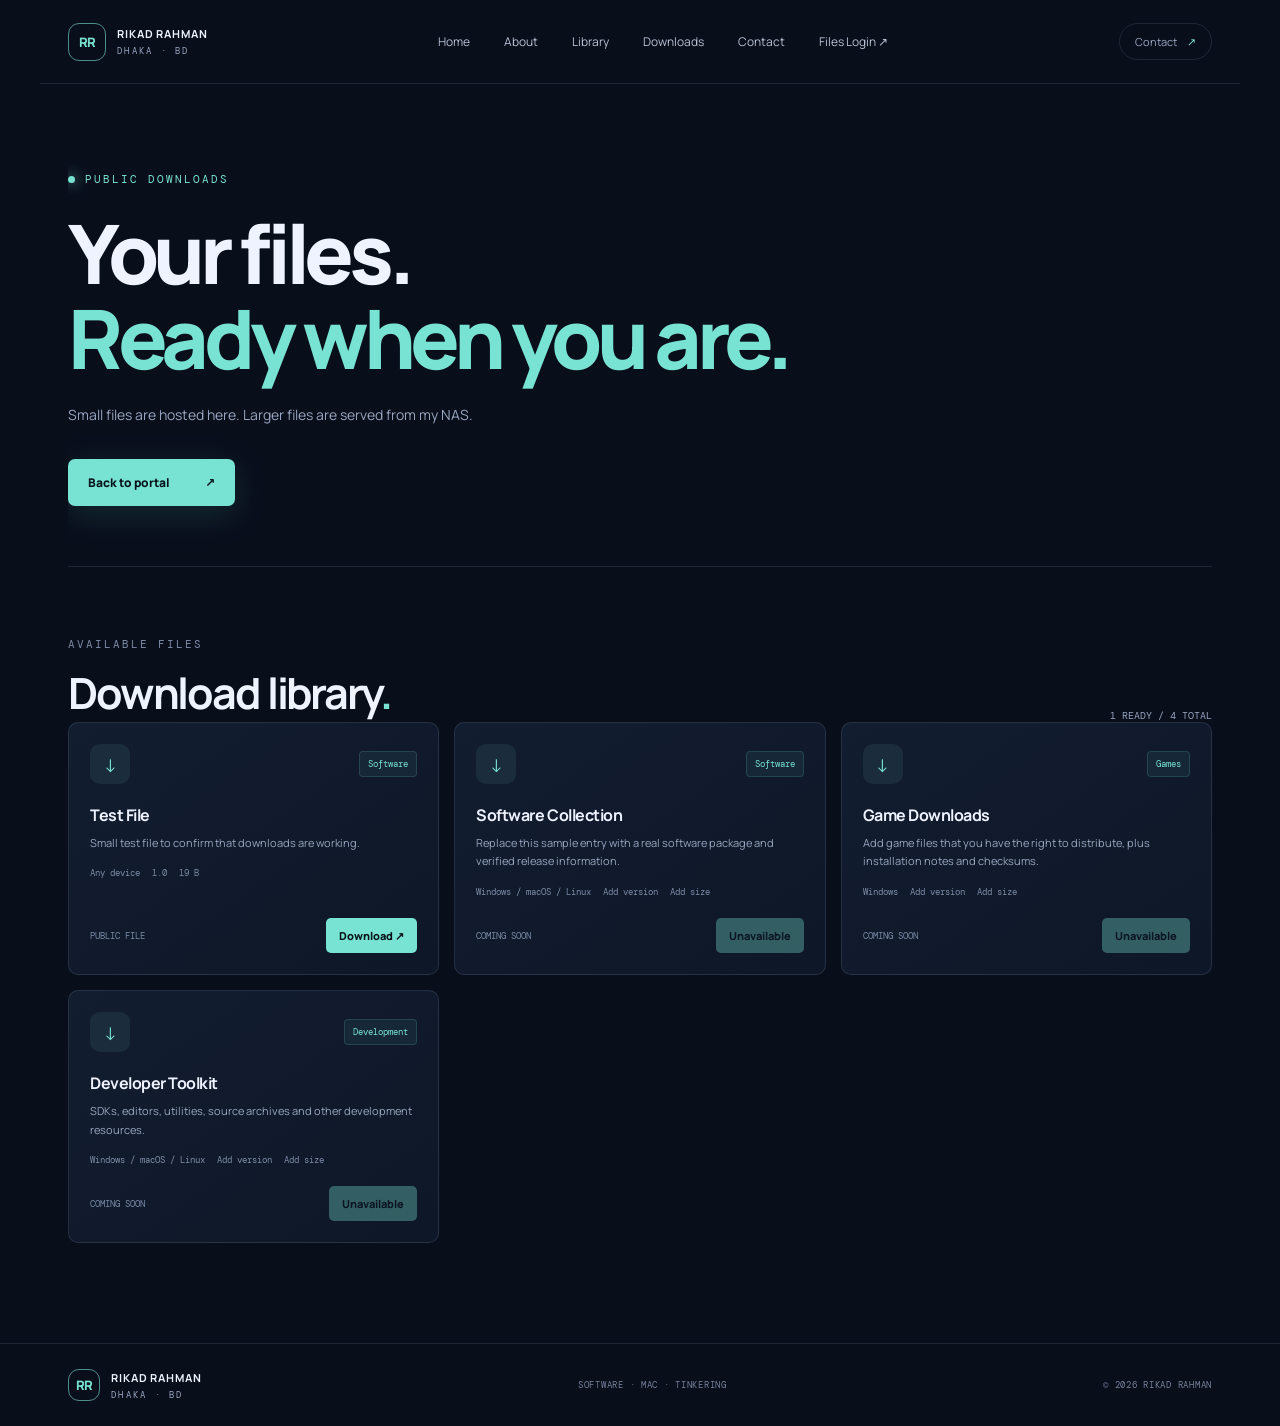
==== commit 8d0b0f65: "Add files via upload" ====
--- a/downloads/index.html
+++ b/downloads/index.html
@@ -4,50 +4,16 @@
 <meta charset="utf-8">
 <meta name="viewport" content="width=device-width, initial-scale=1">
 <meta name="theme-color" content="#0b1020">
-<title>Downloads — RIKAD RAHMAN</title>
+<title>Downloads | Rikad Rahman</title>
 <link rel="stylesheet" href="/portal/style.css">
-<style>
-/* Critical fallback: keep the page readable if the external stylesheet fails to load. */
-html{background:#090e1b;color-scheme:dark}
-body{margin:0;background:#090e1b;color:#eef3ff;font-family:Manrope,system-ui,sans-serif}
-a{color:inherit;text-decoration:none}
-.topbar{min-height:84px;padding:0 28px;display:flex;align-items:center;justify-content:space-between;gap:20px;border-bottom:1px solid rgba(180,198,230,.13)}
-.brand{display:flex;align-items:center;gap:11px;color:#eef3ff;font-size:11px;letter-spacing:.08em}
-.brand-mark{width:38px;height:38px;border:1px solid #78e3d2;border-radius:11px;display:grid;place-items:center;color:#78e3d2;font-weight:800}
-.brand b,.brand small{display:block}.brand small{font-size:9px;letter-spacing:.2em;color:#98a6bf}
-nav{display:flex;gap:24px;color:#b6c1d4;font-size:12px}
-main{max-width:1200px;margin:auto;padding:0 28px}
-.hero{min-height:340px;padding:75px 0 55px}
-.eyebrow{font:11px monospace;letter-spacing:.18em;color:#78e3d2}
-h1{font-size:clamp(42px,7vw,76px);line-height:1.05;letter-spacing:-.06em;margin:24px 0 18px}
-h1 em{font-style:normal;color:#78e3d2}
-.hero-copy{max-width:480px;color:#98a6bf;line-height:1.8;font-size:14px}
-.primary-btn,.download{display:inline-block;background:#78e3d2;color:#07131a;font-weight:800;padding:12px 17px;border-radius:6px}
-.catalog-section{padding:55px 0 85px;border-top:1px solid rgba(180,198,230,.13)}
-.section-heading{display:flex;justify-content:space-between;align-items:end;gap:20px}
-h2{font-size:clamp(28px,4vw,42px);margin:12px 0}
-.count,.meta,.path-note{font:10px monospace;color:#98a6bf}
-.grid{display:grid;grid-template-columns:repeat(3,minmax(0,1fr));gap:15px;margin-top:28px}
-.item{background:#111a2b;border:1px solid rgba(180,198,230,.13);border-radius:10px;padding:21px;min-height:220px;display:flex;flex-direction:column}
-.item h3{margin:18px 0 8px}.item p{color:#98a6bf;line-height:1.7;font-size:12px}
-.item-top,.item-bottom,.meta{display:flex;justify-content:space-between;gap:12px;flex-wrap:wrap}
-.item-bottom{margin-top:auto;padding-top:22px;align-items:center}
-.tag{font:9px monospace;color:#78e3d2}.loading,.empty{text-align:center;padding:45px;color:#98a6bf}
-.hidden{display:none!important}
-footer{border-top:1px solid rgba(180,198,230,.13);padding:25px 28px;display:flex;justify-content:space-between;gap:15px;flex-wrap:wrap;color:#98a6bf;font:9px monospace}
-@media(max-width:650px){.topbar{padding:15px 18px;align-items:flex-start;flex-direction:column}.topbar nav{gap:13px;flex-wrap:wrap}main{padding:0 18px}.grid{grid-template-columns:1fr}.section-heading{align-items:flex-start;flex-direction:column}footer{padding:22px 18px}}
-</style>
-</head>
+<link rel="stylesheet" href="/assets/site.css"><link rel="icon" href="data:image/svg+xml,%3Csvg xmlns='http://www.w3.org/2000/svg' viewBox='0 0 64 64'%3E%3Crect width='64' height='64' rx='14' fill='%230b1020'/%3E%3Ctext x='32' y='42' font-size='28' font-family='sans-serif' font-weight='800' text-anchor='middle' fill='%2378e3d2'%3ERR%3C/text%3E%3C/svg%3E"></head>
 <body>
-<header class="topbar">
-<a class="brand" href="/"><span class="brand-mark">RR</span><span><b>RIKAD RAHMAN</b><small>PERSONAL WEBSITE</small></span></a>
-<nav><a href="/">Home</a><a href="/downloads/">Downloads</a><a href="/contact.html">Contact</a><a href="https://rikadrahmanenterprise.eu.org/">Enterprise</a><a href="https://nas.rikadrahman.dpdns.org/files" target="_blank" rel="noopener">Private Files ↗</a></nav>
-</header>
+<header class="topbar"><a class="brand" href="/"><span class="brand-mark">RR</span><span><b>RIKAD RAHMAN</b><small>DHAKA · BD</small></span></a><nav><a href="/">Home</a><a href="/about.html">About</a><a href="/portal/">Library</a><a href="/downloads/" class="on">Downloads</a><a href="/contact.html">Contact</a><a href="https://nas.rikadrahman.dpdns.org/files" target="_blank" rel="noopener">Files Login ↗</a></nav><a class="admin-link" href="/contact.html">Contact <span>↗</span></a></header>
 <main>
 <section class="hero download-hero">
 <div class="eyebrow"><span class="pulse"></span> PUBLIC DOWNLOADS</div>
 <h1>Your files.<br><em>Ready when you are.</em></h1>
-<p class="hero-copy">Public files hosted directly on the HX21 resource server.</p>
+<p class="hero-copy">Small files are hosted here. Larger files are served from my NAS.</p>
 <a class="primary-btn" href="/">Back to portal <span>↗</span></a>
 </section>
 <section class="catalog-section">
@@ -56,40 +22,48 @@
 <p class="empty hidden" id="empty">No public files are available yet.</p>
 </section>
 </main>
-<footer><a class="brand footer-brand" href="/"><span class="brand-mark">RR</span><span><b>RIKAD RAHMAN</b><small>PERSONAL WEBSITE</small></span></a><span>PUBLIC DOWNLOADS · HX21</span><span>© <span id="year"></span> RIKAD RAHMAN</span></footer>
+<footer><a class="brand footer-brand" href="/"><span class="brand-mark">RR</span><span><b>RIKAD RAHMAN</b><small>DHAKA · BD</small></span></a><span>SOFTWARE · MAC · TINKERING</span><span>© <span id="year"></span> RIKAD RAHMAN</span></footer>
 <script src="/portal/config.js"></script>
 <script>
 const esc=s=>String(s||"").replace(/[&<>"']/g,c=>({"&":"&amp;","<":"&lt;",">":"&gt;",'"':"&quot;","'":"&#39;"}[c]));
-function urlFor(path){
- const parts=String(path||"").split("/");
- if(!path||parts.some(p=>!p||p==="."||p===".."))return "";
- return "/downloads/"+parts.map(encodeURIComponent).join("/");
+const isExternal=u=>/^https?:\/\//i.test(u||"");
+function urlFor(item){
+ if(item.url)return item.url;
+ const parts=String(item.path||"").split("/");
+ if(!item.path||parts.some(p=>!p||p==="."||p===".."))return "";
+ const base=(window.PORTAL_CONFIG&&window.PORTAL_CONFIG.downloadBaseUrl||"/downloads").replace(/\/+$/,"");
+ return base+"/"+parts.map(encodeURIComponent).join("/");
+}
+async function isReady(item,url){
+ if(item.access!=="public"||!url)return false;
+ if(isExternal(url))return true;
+ try{const h=await fetch(url,{method:"HEAD",cache:"no-store"});return h.ok}catch(_){return false}
 }
 async function init(){
  document.getElementById("year").textContent=new Date().getFullYear();
+ const box=document.getElementById("files"),count=document.getElementById("count");
  try{
   const r=await fetch("/portal/catalog.json",{cache:"no-store"});
-  if(!r.ok)throw Error();
+  if(!r.ok)throw Error("catalog "+r.status);
   const data=await r.json();
   const entries=Array.isArray(data.items)?data.items:[];
-  const ready=(await Promise.all(entries.map(async item=>{
-   if(item.access!=="public")return null;
-   const url=urlFor(item.path);if(!url)return null;
-   try{const h=await fetch(url,{method:"HEAD",cache:"no-store"});return h.ok?{...item,url}:null}catch(_){return null}
-  }))).filter(Boolean);
-  document.getElementById("count").textContent=ready.length+" FILES";
-  document.getElementById("files").innerHTML=ready.map(item=>`
+  const items=await Promise.all(entries.map(async item=>{const url=urlFor(item);return {...item,url,ready:await isReady(item,url)}}));
+  items.sort((a,b)=>b.ready-a.ready);
+  const n=items.filter(i=>i.ready).length;
+  count.textContent=n+" READY / "+items.length+" TOTAL";
+  box.innerHTML=items.map(item=>`
    <article class="item"><div class="item-top"><div class="item-icon">↓</div><span class="tag">${esc(item.category)}</span></div>
    <h3>${esc(item.title)}</h3><p>${esc(item.description)}</p>
    <div class="meta"><span>${esc(item.platform)}</span><span>${esc(item.version)}</span><span>${esc(item.size)}</span></div>
-   <div class="item-bottom"><span class="path-note">PUBLIC FILE</span><a class="download" href="${item.url}">Download ↗</a></div></article>`).join("");
-  document.getElementById("empty").classList.toggle("hidden",ready.length!==0);
- }catch(_){
-  document.getElementById("count").textContent="OFFLINE";
-  document.getElementById("files").innerHTML='<div class="loading">Could not load the public catalogue.</div>';
+   <div class="item-bottom"><span class="path-note">${item.ready?"PUBLIC FILE":"COMING SOON"}</span>
+   ${item.ready?`<a class="download" href="${esc(item.url)}" download>Download ↗</a>`:`<button class="download" disabled>Unavailable</button>`}</div></article>`).join("");
+  document.getElementById("empty").classList.toggle("hidden",items.length!==0);
+ }catch(e){
+  count.textContent="OFFLINE";
+  box.innerHTML='<div class="loading">Could not load the catalogue ('+esc(e.message)+'). Check /portal/catalog.json.</div>';
  }
 }
 init();
 </script>
-</body>
+<script src="/js/site.js"></script></body>
 </html>
--- a/portal/style.css
+++ b/portal/style.css
@@ -1,9 +1,9 @@
 @import url('https://fonts.googleapis.com/css2?family=DM+Mono:wght@400;500&family=Manrope:wght@400;500;600;700;800&display=swap');
-:root{--bg:#090e1b;--panel:#111a2b;--panel2:#151f33;--line:rgba(180,198,230,.13);--text:#eef3ff;--muted:#98a6bf;--cyan:#a9b8ff;--violet:#c4a7f5}
-*{box-sizing:border-box}html{scroll-behavior:smooth}body{margin:0;background:var(--bg);color:var(--text);font-family:Manrope,system-ui,sans-serif;overflow-x:hidden}a{color:inherit;text-decoration:none}.ambient{position:absolute;filter:blur(100px);opacity:.17;pointer-events:none;border-radius:50%}.ambient-a{width:360px;height:360px;background:#6556e8;top:70px;right:8%}.ambient-b{width:280px;height:280px;background:#8c79c8;top:570px;left:-150px}
+:root{--bg:#090e1b;--panel:#111a2b;--panel2:#151f33;--line:rgba(180,198,230,.13);--text:#eef3ff;--muted:#98a6bf;--cyan:#78e3d2;--violet:#9c91ff}
+*{box-sizing:border-box}html{scroll-behavior:smooth}body{margin:0;background:var(--bg);color:var(--text);font-family:Manrope,system-ui,sans-serif;overflow-x:hidden}a{color:inherit;text-decoration:none}.ambient{position:absolute;filter:blur(100px);opacity:.17;pointer-events:none;border-radius:50%}.ambient-a{width:360px;height:360px;background:#6556e8;top:70px;right:8%}.ambient-b{width:280px;height:280px;background:#1bbda9;top:570px;left:-150px}
 .topbar{height:84px;max-width:1200px;margin:auto;padding:0 28px;display:flex;align-items:center;justify-content:space-between;border-bottom:1px solid var(--line);position:relative;z-index:2}.brand{display:flex;align-items:center;gap:11px;letter-spacing:.08em;font-size:11px}.brand-mark{width:38px;height:38px;border:1px solid rgba(120,227,210,.6);border-radius:11px;display:grid;place-items:center;color:var(--cyan);font-weight:800;font-size:13px;letter-spacing:-.05em}.brand b,.brand small{display:block}.brand small{font-family:"DM Mono",monospace;color:var(--muted);font-size:9px;letter-spacing:.25em;margin-top:4px}.topbar nav{display:flex;gap:34px;color:#b6c1d4;font-size:12px}.topbar nav a:hover,.admin-link:hover{color:var(--cyan)}.admin-link{font-size:11px;color:var(--muted);border:1px solid var(--line);border-radius:30px;padding:10px 15px}.admin-link span{color:var(--cyan);margin-left:8px}
-main{max-width:1200px;margin:auto;padding:0 28px}.hero{min-height:550px;padding:88px 0 60px;position:relative;overflow:hidden}.eyebrow{font:11px "DM Mono",monospace;letter-spacing:.18em;color:var(--cyan);display:flex;align-items:center;gap:10px}.pulse{width:7px;height:7px;border-radius:50%;background:var(--cyan);box-shadow:0 0 14px var(--cyan)}h1{font-size:clamp(48px,7vw,82px);line-height:1.04;letter-spacing:-.065em;margin:25px 0 20px;font-weight:800;position:relative;z-index:1}h1 em,h2 em{font-style:normal;color:var(--cyan)}.hero-copy{max-width:480px;color:var(--muted);line-height:1.8;font-size:14px}.primary-btn{display:inline-flex;gap:35px;align-items:center;background:var(--cyan);color:#07131a;font-weight:800;font-size:12px;padding:15px 20px;border-radius:7px;margin-top:18px;box-shadow:0 8px 35px #a9b8ff26}.primary-btn:hover{transform:translateY(-2px)}.hero-stats{display:flex;gap:45px;margin-top:58px}.hero-stats div{display:grid;gap:5px}.hero-stats strong{font-size:19px}.hero-stats span{font:10px "DM Mono",monospace;color:var(--muted);letter-spacing:.05em}.hero-art{position:absolute;width:390px;height:390px;right:5%;top:82px;display:grid;place-items:center}.art-ring{position:absolute;width:300px;height:300px;border:1px solid #a9b8ff33;border-radius:50%;box-shadow:0 0 70px #625be31c,inset 0 0 60px #625be31a}.ring-two{width:220px;height:220px;border-color:#9c91ff55;border-style:dashed;animation:spin 50s linear infinite}.art-core{width:130px;height:130px;border-radius:35px;display:grid;place-items:center;background:linear-gradient(145deg,#1c3450,#14192e);border:1px solid #a9b8ff77;font-size:42px;font-weight:800;letter-spacing:-.1em;box-shadow:0 0 80px #5f9eab33;z-index:1}.art-core span{color:var(--cyan)}.art-label{position:absolute;right:0;bottom:42px;font:10px/1.8 "DM Mono",monospace;color:#7385a5;letter-spacing:.15em}.hero-orbit{position:absolute;border:1px solid #9c91ff33;border-radius:50%;width:7px;height:7px;right:17%;top:90px;box-shadow:0 0 20px var(--violet)}.orbit-two{right:34%;top:390px;background:var(--cyan);border:0}@keyframes spin{to{transform:rotate(360deg)}}
-.catalog-section{padding:70px 0 100px;border-top:1px solid var(--line)}.section-heading{display:flex;justify-content:space-between;align-items:end}.muted{color:#7d8ba6}.section-heading h2,.banner h2{font-size:clamp(30px,4vw,43px);letter-spacing:-.05em;margin:12px 0 0}.section-heading h2 span{color:var(--cyan)}.count{font:10px "DM Mono",monospace;color:var(--muted)}.toolbar{display:flex;justify-content:space-between;gap:20px;margin:34px 0 25px;flex-wrap:wrap}.search{height:46px;max-width:390px;min-width:240px;flex:1;display:flex;align-items:center;gap:12px;background:var(--panel);border:1px solid var(--line);border-radius:7px;padding:0 14px;color:var(--cyan)}.search span{font-size:23px}.search input{background:none;border:0;outline:0;color:var(--text);width:100%;font:12px Manrope}.search input::placeholder{color:#687892}.filters{display:flex;gap:7px;flex-wrap:wrap}.filter{background:transparent;border:1px solid var(--line);color:var(--muted);padding:0 15px;border-radius:6px;font:11px Manrope;cursor:pointer}.filter:hover,.filter.active{background:#172b37;border-color:#a9b8ff66;color:var(--cyan)}.grid{display:grid;grid-template-columns:repeat(3,1fr);gap:15px}.item{background:linear-gradient(145deg,#121d30,#0e1727);border:1px solid var(--line);border-radius:10px;padding:21px;min-height:245px;display:flex;flex-direction:column;transition:.2s}.item:hover{transform:translateY(-4px);border-color:#a9b8ff55}.item-top{display:flex;justify-content:space-between;align-items:center}.item-icon{width:40px;height:40px;border-radius:10px;background:#1b2c3c;display:grid;place-items:center;color:var(--cyan);font-size:18px}.tag{font:9px "DM Mono",monospace;color:var(--cyan);background:#a9b8ff12;border:1px solid #a9b8ff26;padding:6px 8px;border-radius:4px}.item h3{font-size:16px;margin:20px 0 8px;letter-spacing:-.03em}.item p{font-size:11px;line-height:1.7;color:var(--muted);margin:0}.meta{display:flex;gap:12px;flex-wrap:wrap;color:#7d8ba6;font:9px "DM Mono",monospace;margin-top:15px}.item-bottom{margin-top:auto;padding-top:20px;display:flex;justify-content:space-between;align-items:center}.download{font:11px Manrope;font-weight:800;color:#07131a;background:var(--cyan);border:0;border-radius:5px;padding:10px 13px;cursor:pointer}.download:disabled{opacity:.35;cursor:not-allowed}.path-note{font:9px "DM Mono",monospace;color:#7889a5}.loading,.empty{grid-column:1/-1;text-align:center;padding:55px;color:var(--muted);font-size:12px}.hidden{display:none!important}
+main{max-width:1200px;margin:auto;padding:0 28px}.hero{min-height:550px;padding:88px 0 60px;position:relative;overflow:hidden}.eyebrow{font:11px "DM Mono",monospace;letter-spacing:.18em;color:var(--cyan);display:flex;align-items:center;gap:10px}.pulse{width:7px;height:7px;border-radius:50%;background:var(--cyan);box-shadow:0 0 14px var(--cyan)}h1{font-size:clamp(48px,7vw,82px);line-height:1.04;letter-spacing:-.065em;margin:25px 0 20px;font-weight:800;position:relative;z-index:1}h1 em,h2 em{font-style:normal;color:var(--cyan)}.hero-copy{max-width:480px;color:var(--muted);line-height:1.8;font-size:14px}.primary-btn{display:inline-flex;gap:35px;align-items:center;background:var(--cyan);color:#07131a;font-weight:800;font-size:12px;padding:15px 20px;border-radius:7px;margin-top:18px;box-shadow:0 8px 35px #55d9c326}.primary-btn:hover{transform:translateY(-2px)}.hero-stats{display:flex;gap:45px;margin-top:58px}.hero-stats div{display:grid;gap:5px}.hero-stats strong{font-size:19px}.hero-stats span{font:10px "DM Mono",monospace;color:var(--muted);letter-spacing:.05em}.hero-art{position:absolute;width:390px;height:390px;right:5%;top:82px;display:grid;place-items:center}.art-ring{position:absolute;width:300px;height:300px;border:1px solid #78e3d233;border-radius:50%;box-shadow:0 0 70px #625be31c,inset 0 0 60px #625be31a}.ring-two{width:220px;height:220px;border-color:#9c91ff55;border-style:dashed;animation:spin 50s linear infinite}.art-core{width:130px;height:130px;border-radius:35px;display:grid;place-items:center;background:linear-gradient(145deg,#1c3450,#14192e);border:1px solid #78e3d277;font-size:42px;font-weight:800;letter-spacing:-.1em;box-shadow:0 0 80px #5f9eab33;z-index:1}.art-core span{color:var(--cyan)}.art-label{position:absolute;right:0;bottom:42px;font:10px/1.8 "DM Mono",monospace;color:#7385a5;letter-spacing:.15em}.hero-orbit{position:absolute;border:1px solid #9c91ff33;border-radius:50%;width:7px;height:7px;right:17%;top:90px;box-shadow:0 0 20px var(--violet)}.orbit-two{right:34%;top:390px;background:var(--cyan);border:0}@keyframes spin{to{transform:rotate(360deg)}}
+.catalog-section{padding:70px 0 100px;border-top:1px solid var(--line)}.section-heading{display:flex;justify-content:space-between;align-items:end}.muted{color:#7d8ba6}.section-heading h2,.banner h2{font-size:clamp(30px,4vw,43px);letter-spacing:-.05em;margin:12px 0 0}.section-heading h2 span{color:var(--cyan)}.count{font:10px "DM Mono",monospace;color:var(--muted)}.toolbar{display:flex;justify-content:space-between;gap:20px;margin:34px 0 25px;flex-wrap:wrap}.search{height:46px;max-width:390px;min-width:240px;flex:1;display:flex;align-items:center;gap:12px;background:var(--panel);border:1px solid var(--line);border-radius:7px;padding:0 14px;color:var(--cyan)}.search span{font-size:23px}.search input{background:none;border:0;outline:0;color:var(--text);width:100%;font:12px Manrope}.search input::placeholder{color:#687892}.filters{display:flex;gap:7px;flex-wrap:wrap}.filter{background:transparent;border:1px solid var(--line);color:var(--muted);padding:0 15px;border-radius:6px;font:11px Manrope;cursor:pointer}.filter:hover,.filter.active{background:#172b37;border-color:#78e3d266;color:var(--cyan)}.grid{display:grid;grid-template-columns:repeat(3,1fr);gap:15px}.item{background:linear-gradient(145deg,#121d30,#0e1727);border:1px solid var(--line);border-radius:10px;padding:21px;min-height:245px;display:flex;flex-direction:column;transition:.2s}.item:hover{transform:translateY(-4px);border-color:#78e3d255}.item-top{display:flex;justify-content:space-between;align-items:center}.item-icon{width:40px;height:40px;border-radius:10px;background:#1b2c3c;display:grid;place-items:center;color:var(--cyan);font-size:18px}.tag{font:9px "DM Mono",monospace;color:var(--cyan);background:#78e3d212;border:1px solid #78e3d226;padding:6px 8px;border-radius:4px}.item h3{font-size:16px;margin:20px 0 8px;letter-spacing:-.03em}.item p{font-size:11px;line-height:1.7;color:var(--muted);margin:0}.meta{display:flex;gap:12px;flex-wrap:wrap;color:#7d8ba6;font:9px "DM Mono",monospace;margin-top:15px}.item-bottom{margin-top:auto;padding-top:20px;display:flex;justify-content:space-between;align-items:center}.download{font:11px Manrope;font-weight:800;color:#07131a;background:var(--cyan);border:0;border-radius:5px;padding:10px 13px;cursor:pointer}.download:disabled{opacity:.35;cursor:not-allowed}.path-note{font:9px "DM Mono",monospace;color:#7889a5}.loading,.empty{grid-column:1/-1;text-align:center;padding:55px;color:var(--muted);font-size:12px}.hidden{display:none!important}
 .banner{border:1px solid var(--line);border-radius:12px;padding:42px;display:grid;grid-template-columns:1fr 1fr;gap:35px;background:radial-gradient(ellipse at 10% 0%,#1c3b443b,transparent 60%),#101a2b;margin-bottom:25px}.banner p{align-self:center;color:var(--muted);font-size:12px;line-height:2;max-width:440px}.admin-note{display:flex;gap:15px;align-items:flex-start;padding:25px 0 65px;color:var(--muted)}.note-icon{color:var(--cyan);font-size:20px}.admin-note b{font-size:11px;color:#dce6f6}.admin-note p{font-size:10px;line-height:1.7;margin:7px 0 0}footer{border-top:1px solid var(--line);padding:25px max(28px,calc((100vw - 1144px)/2));display:flex;align-items:center;justify-content:space-between;gap:18px;color:#74829b;font:9px "DM Mono",monospace;letter-spacing:.08em}.footer-brand{color:var(--text);font-family:Manrope}.footer-brand .brand-mark{width:32px;height:32px}
 @media(max-width:800px){.hero-art{right:-130px;opacity:.45}.hero{min-height:560px}.grid{grid-template-columns:repeat(2,1fr)}.banner{grid-template-columns:1fr;gap:12px}.banner p{margin:0}}@media(max-width:560px){.topbar{height:70px;padding:0 18px}.topbar nav{gap:15px}.admin-link{display:none}main{padding:0 18px}.hero{padding-top:75px;min-height:550px}.hero-art{right:-210px;top:130px;transform:scale(.8)}.hero-copy{max-width:330px}.hero-stats{gap:22px;margin-top:48px}.hero-stats strong{font-size:16px}.hero-stats span{font-size:8px}.catalog-section{padding:55px 0 70px}.section-heading{align-items:start;gap:15px;flex-direction:column}.toolbar{margin-top:25px}.search{max-width:none}.filters{width:100%}.filter{height:35px;flex:1;padding:0 8px}.grid{grid-template-columns:1fr}.item{min-height:225px}.banner{padding:25px}.admin-note{padding-bottom:45px}footer{padding:22px 18px;flex-wrap:wrap}footer>span:nth-child(2){display:none}}
 
@@ -12,7 +12,7 @@
 .quick-links a>span{grid-row:span 2;width:40px;height:40px;display:grid;place-items:center;background:#1b2c3c;color:var(--cyan);border-radius:9px;font-size:20px}
 .quick-links b{font-size:12px;color:var(--text)}
 .quick-links small{font-size:10px;color:var(--muted);margin-top:4px}
-.quick-links a:hover{border-color:#a9b8ff66;transform:translateY(-2px)}
+.quick-links a:hover{border-color:#78e3d266;transform:translateY(-2px)}
 .download-hero{min-height:360px}
 @media(max-width:560px){
  .quick-links{grid-template-columns:1fr}
